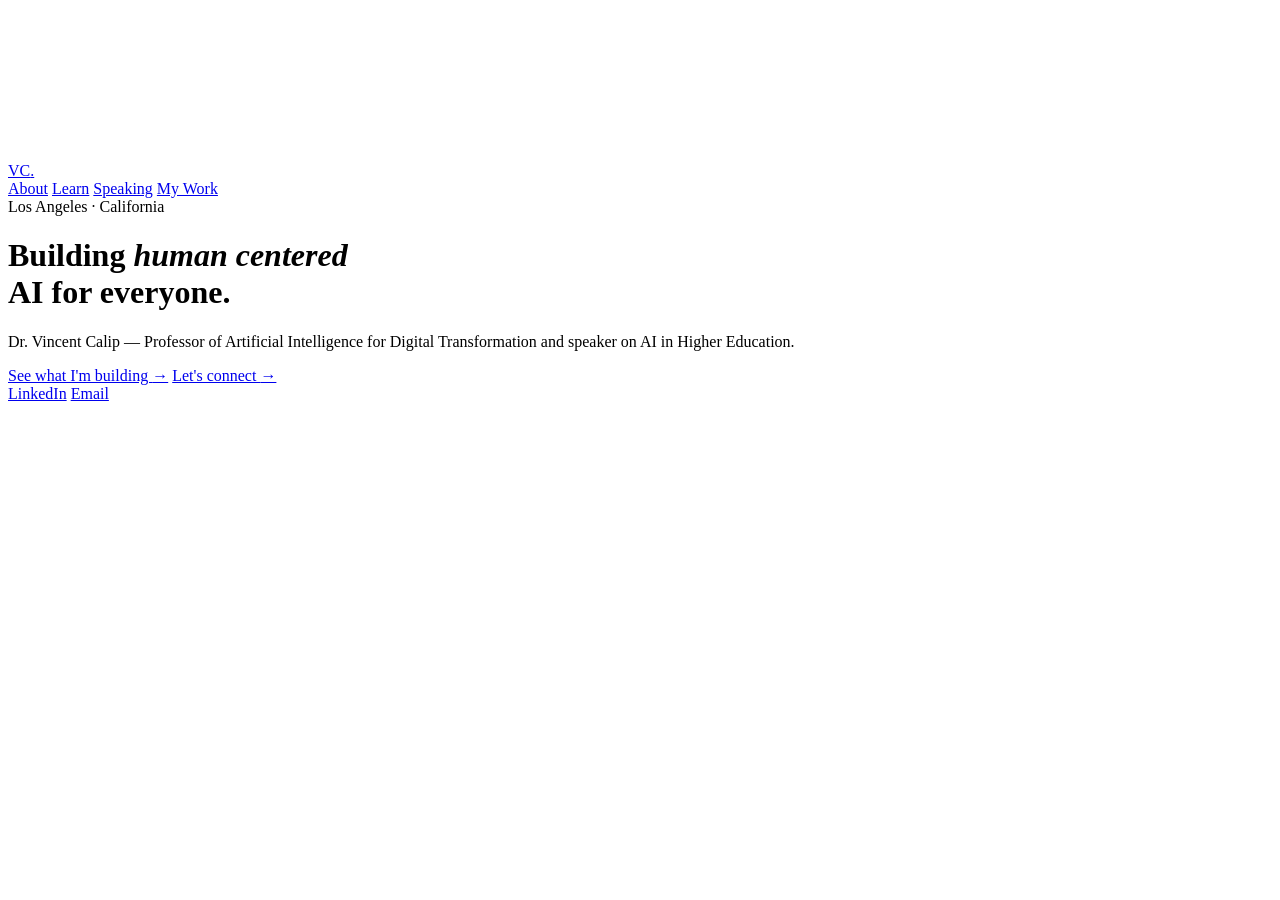
==== index.html @ 698ddb7c "Add files via upload" ====
<!DOCTYPE html>
<html lang="en">
<head>
<meta charset="UTF-8" />
<meta name="viewport" content="width=device-width, initial-scale=1.0" />
<title>Vincent Calip — Human-Centered AI</title>
<meta name="description" content="Dr. Vincent Calip — building human-centered AI across California's community colleges." />
<link rel="preconnect" href="https://fonts.googleapis.com" />
<link rel="preconnect" href="https://fonts.gstatic.com" crossorigin />
<link href="https://fonts.googleapis.com/css2?family=Fraunces:ital,opsz,wght@0,9..144,300..900;1,9..144,300..700&family=Hanken+Grotesk:wght@300;400;500;600;700&family=JetBrains+Mono:wght@400;500&display=swap" rel="stylesheet" />
<link rel="stylesheet" href="assets/style.css" />
</head>
<body class="landing">

<canvas id="orbit" aria-hidden="true"></canvas>
<div class="cursor-dot"></div>

<header class="bar top">
  <a class="brand" href="index.html" data-cursor>VC<span>.</span></a>
  <nav class="navlinks">
    <a href="about.html" data-cursor>About</a>
    <a href="learn.html" data-cursor>Learn</a>
    <a href="speaking.html" data-cursor>Speaking</a>
    <a href="work.html" data-cursor>My Work</a>
  </nav>
</header>

<main class="hero">
  <div class="hero-inner">
    <div class="eyebrow" data-hero>Los Angeles · California</div>
    <h1>
      <span class="line" data-hero-line>Building <em>human centered</em></span><br>
      <span class="line" data-hero-line>AI for everyone.</span>
    </h1>
    <p class="hero-sub" data-hero>Dr. Vincent Calip — Professor of Artificial Intelligence for Digital Transformation and speaker on AI in Higher Education.</p>
    <div class="cta-row" data-hero>
      <a class="btn" href="work.html" data-cursor data-magnetic>See what I'm building <span class="arw">&#8594;</span></a>
      <a class="btn" href="mailto:vcalip@lbcc.edu" data-cursor data-magnetic>Let's connect <span class="arw">&#8594;</span></a>
    </div>
  </div>
</main>

<footer class="bar bottom">
  <div class="right">
    <a href="https://www.linkedin.com/in/vrcalip" target="_blank" rel="noopener noreferrer" data-cursor>LinkedIn</a>
    <a href="mailto:vcalip@lbcc.edu" data-cursor>Email</a>
  </div>
</footer>

<script src="https://cdnjs.cloudflare.com/ajax/libs/gsap/3.12.5/gsap.min.js"></script>
<script src="assets/site.js"></script>
</body>
</html>
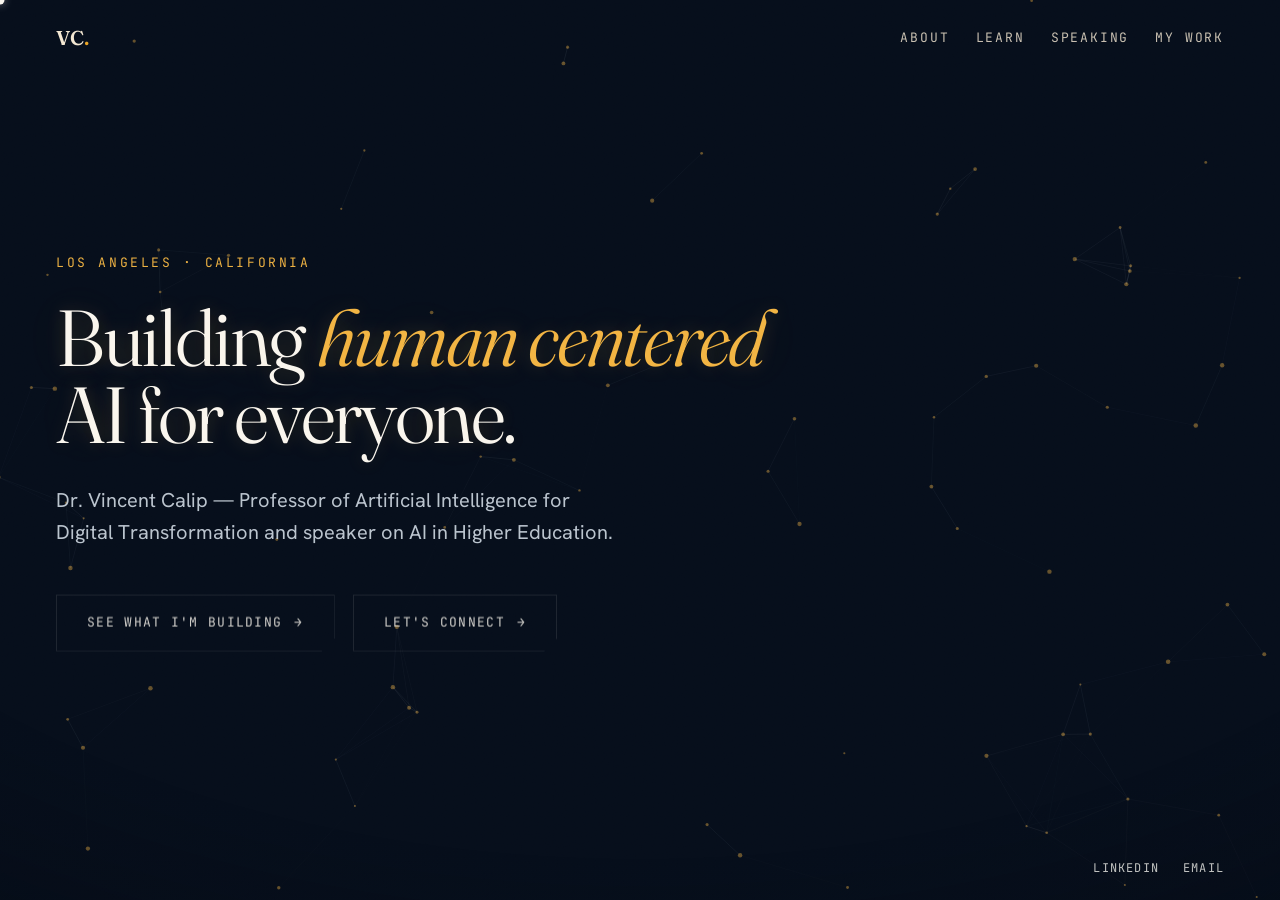
==== commit cbf713d0: "Update index.html" ====
--- a/index.html
+++ b/index.html
@@ -8,7 +8,184 @@
 <link rel="preconnect" href="https://fonts.googleapis.com" />
 <link rel="preconnect" href="https://fonts.gstatic.com" crossorigin />
 <link href="https://fonts.googleapis.com/css2?family=Fraunces:ital,opsz,wght@0,9..144,300..900;1,9..144,300..700&family=Hanken+Grotesk:wght@300;400;500;600;700&family=JetBrains+Mono:wght@400;500&display=swap" rel="stylesheet" />
-<link rel="stylesheet" href="assets/style.css" />
+<style>
+/* ============================================================
+   Vincent Calip — shared design system
+   Used by every page. Edit once, updates everywhere.
+   ============================================================ */
+
+:root{
+  --ink:#060E1B; --ink-2:#0C1A2E; --cream:#FAF6EE; --cream-dim:#C9D2DC;
+  --gold:#F2B544; --gold-soft:#FFCD6B; --teal:#27A98B;
+  --line:rgba(250,246,238,0.12); --ease:cubic-bezier(.22,1,.36,1);
+  --wrap:1100px;
+}
+*{box-sizing:border-box;margin:0;padding:0}
+html{height:100%}
+body{
+  min-height:100%;
+  background:var(--ink); color:var(--cream);
+  font-family:"Hanken Grotesk",sans-serif; line-height:1.6;
+  -webkit-font-smoothing:antialiased; cursor:none;
+}
+/* landing page locks to one screen; content pages scroll */
+body.landing{height:100vh;overflow:hidden}
+@media (pointer:coarse){ body{cursor:auto} body.landing{overflow-y:auto} }
+
+/* ---- atmosphere ---- */
+body::before{
+  content:"";position:fixed;inset:0;z-index:0;pointer-events:none;
+  background:radial-gradient(135% 115% at 50% 32%, transparent 55%, rgba(2,6,13,.6) 100%);
+}
+body::after{
+  content:"";position:fixed;inset:0;z-index:1;pointer-events:none;opacity:.055;mix-blend-mode:overlay;
+  background-image:url("data:image/svg+xml,%3Csvg xmlns='http://www.w3.org/2000/svg' width='120' height='120'%3E%3Cfilter id='n'%3E%3CfeTurbulence type='fractalNoise' baseFrequency='.9' numOctaves='2'/%3E%3C/filter%3E%3Crect width='100%25' height='100%25' filter='url(%23n)'/%3E%3C/svg%3E");
+}
+
+/* ---- neural field canvas ---- */
+#orbit{position:fixed;inset:0;z-index:0;pointer-events:none}
+
+/* ---- custom cursor ---- */
+.cursor-dot{position:fixed;top:0;left:0;width:9px;height:9px;border-radius:50%;background:var(--cream);
+  box-shadow:0 0 8px rgba(250,246,238,.45);pointer-events:none;z-index:9999;transform:translate(-50%,-50%)}
+@media (pointer:fine){ html,body,a,button,.btn,[data-cursor]{cursor:none !important} }
+@media (pointer:coarse){.cursor-dot{display:none}}
+.click-pulse{position:fixed;width:240px;height:240px;border-radius:50%;
+  background:radial-gradient(circle, rgba(242,181,68,.32), rgba(242,181,68,.10) 38%, rgba(242,181,68,0) 70%);
+  pointer-events:none;z-index:9998;filter:blur(6px);will-change:transform,opacity}
+
+/* ---- top + bottom bars ---- */
+.bar{position:fixed;left:0;width:100%;display:flex;justify-content:space-between;align-items:center;
+     padding:22px clamp(20px,5vw,56px);mix-blend-mode:difference;z-index:5}
+.bar.top{top:0}
+.bar.bottom{bottom:0;justify-content:flex-end;font-family:"JetBrains Mono",monospace;font-size:12px;letter-spacing:.1em;text-transform:uppercase;color:var(--cream-dim)}
+.brand{font-family:"Fraunces";font-weight:600;font-size:20px;letter-spacing:-.01em;color:var(--cream);text-decoration:none}
+.brand span{color:var(--gold)}
+.navlinks{display:flex;gap:26px;font-family:"JetBrains Mono",monospace;font-size:13px;text-transform:uppercase;letter-spacing:.14em}
+.navlinks a{color:var(--cream);text-decoration:none;opacity:.82;transition:opacity .2s,color .2s}
+.navlinks a:hover{opacity:1;color:var(--gold)}
+.navlinks a.active{opacity:1;color:var(--gold)}
+.bar.bottom a{color:var(--cream-dim);text-decoration:none;transition:color .2s}
+.bar.bottom a:hover{color:var(--gold)}
+.bar.bottom .right{display:flex;gap:24px}
+@media (max-width:760px){ .navlinks{gap:16px;font-size:11px} .bar.bottom{display:none} }
+
+/* ---- shared type + buttons ---- */
+.eyebrow{font-family:"JetBrains Mono",monospace;font-size:13px;letter-spacing:.2em;text-transform:uppercase;color:var(--gold);margin-bottom:26px}
+h1{font-family:"Fraunces";font-weight:330;font-size:clamp(40px,6.2vw,104px);line-height:.97;letter-spacing:-.03em;text-wrap:balance}
+h1 em{font-style:italic;color:var(--gold)}
+.hero h1{
+  text-shadow:0 0 18px rgba(242,181,68,.20),0 0 52px rgba(255,205,107,.11);
+  animation:titlePulse 8.5s ease-in-out 2s infinite;
+}
+@keyframes titlePulse{
+  0%,100%{text-shadow:0 0 18px rgba(242,181,68,.20),0 0 52px rgba(255,205,107,.11)}
+  50%{text-shadow:0 0 25px rgba(242,181,68,.30),0 0 66px rgba(255,205,107,.15)}
+}
+.rw{white-space:nowrap}
+.rl{display:inline-block}
+
+.btn{position:relative;display:inline-flex;align-items:center;gap:12px;padding:17px 30px;
+     font-family:"JetBrains Mono",monospace;font-size:13px;text-transform:uppercase;letter-spacing:.1em;
+     text-decoration:none;color:var(--cream);border:1px solid var(--line);overflow:hidden;isolation:isolate;
+     clip-path:polygon(0 0,100% 0,100% calc(100% - 13px),calc(100% - 13px) 100%,0 100%);
+     transition:color .9s ease-in-out,border-color .45s var(--ease);will-change:transform}
+.btn::before{content:"";position:absolute;inset:0;z-index:-1;background:var(--gold);
+     transform:translateX(-101%);transition:transform .9s ease-in-out}
+.btn:hover{color:var(--ink);border-color:var(--gold)}
+.btn:hover::before{transform:translateX(0)}
+.btn .arw{transition:transform .35s var(--ease)}
+.btn:hover .arw{transform:translate(5px,-1px)}
+
+/* ============================================================
+   LANDING hero (single screen)
+   ============================================================ */
+.hero{position:relative;z-index:3;min-height:100svh;display:flex;align-items:center;padding:0 clamp(20px,5vw,56px)}
+.hero-inner{max-width:1500px}
+.hero-sub{max-width:560px;margin-top:30px;font-size:clamp(16px,2vw,20px);color:var(--cream-dim)}
+.cta-row{margin-top:44px;display:flex;gap:18px;flex-wrap:wrap}
+[data-hero]{opacity:0}
+
+/* ============================================================
+   CONTENT PAGES (scrolling)
+   ============================================================ */
+.wrap{max-width:var(--wrap);margin:0 auto;padding:0 clamp(20px,5vw,56px)}
+.page-hero{position:relative;z-index:3;padding:clamp(130px,20vh,210px) clamp(20px,5vw,56px) clamp(40px,7vh,80px)}
+.page-hero .inner{max-width:var(--wrap);margin:0 auto}
+.page-title{font-family:"Fraunces";font-weight:330;font-size:clamp(40px,7.5vw,104px);line-height:.96;letter-spacing:-.03em;text-wrap:balance}
+.page-title em{font-style:italic;color:var(--gold)}
+.page-intro{max-width:620px;margin-top:28px;font-size:clamp(16px,2vw,21px);color:var(--cream-dim)}
+
+.block{position:relative;z-index:3;padding:clamp(60px,10vh,120px) 0}
+.sec-head{display:flex;align-items:baseline;gap:18px;margin-bottom:48px}
+.sec-num{font-family:"JetBrains Mono",monospace;font-size:13px;color:var(--gold);letter-spacing:.1em}
+.sec-title{font-family:"Fraunces";font-weight:360;font-size:clamp(28px,5vw,54px);letter-spacing:-.02em}
+.lead{font-family:"Fraunces";font-weight:330;font-size:clamp(22px,3vw,34px);line-height:1.32;letter-spacing:-.01em;max-width:880px}
+.lead b{color:var(--gold);font-weight:430}
+
+/* project network */
+.net-shell{position:relative;width:100%;max-width:760px;margin:0 auto}
+#net{width:100%;height:clamp(380px,52vh,520px);border-radius:20px;border:1px solid var(--line);
+     background:radial-gradient(120% 120% at 70% 20%,rgba(14,30,51,.85),rgba(10,22,40,.4));overflow:hidden;display:block}
+.net-hint{font-family:"JetBrains Mono",monospace;font-size:11px;letter-spacing:.12em;text-transform:uppercase;color:var(--cream-dim);margin-top:14px;opacity:.7;text-align:center}
+
+/* project case studies */
+.project{display:grid;grid-template-columns:90px 1fr;gap:28px;padding:38px 0;border-top:1px solid var(--line);scroll-margin-top:120px}
+.project:last-child{border-bottom:1px solid var(--line)}
+.project .pnum{font-family:"JetBrains Mono",monospace;font-size:13px;color:var(--gold);letter-spacing:.08em;padding-top:10px}
+.project h3{font-family:"Fraunces";font-weight:400;font-size:clamp(24px,3.4vw,38px);letter-spacing:-.01em;line-height:1.05}
+.project .meta{font-family:"JetBrains Mono",monospace;font-size:12px;letter-spacing:.06em;text-transform:uppercase;color:var(--gold);margin:12px 0 14px}
+.project p{font-size:16px;color:var(--cream-dim);max-width:680px}
+.project .more{display:inline-flex;align-items:center;gap:8px;margin-top:18px;font-family:"JetBrains Mono",monospace;
+  font-size:12px;letter-spacing:.08em;text-transform:uppercase;color:var(--cream);text-decoration:none;border-bottom:1px solid var(--line);padding-bottom:3px;transition:color .25s,border-color .25s}
+.project .more:hover{color:var(--gold);border-color:var(--gold)}
+@media (max-width:640px){ .project{grid-template-columns:1fr;gap:10px} .project .pnum{padding-top:0} }
+
+/* tilt cards (Learn page etc.) */
+.cards{display:grid;grid-template-columns:repeat(3,1fr);gap:22px}
+@media (max-width:900px){.cards{grid-template-columns:1fr 1fr}}
+@media (max-width:600px){.cards{grid-template-columns:1fr}}
+.card{position:relative;padding:30px 26px;border-radius:18px;border:1px solid var(--line);
+      background:linear-gradient(160deg,rgba(14,30,51,.85),rgba(10,22,40,.55));
+      transform-style:preserve-3d;will-change:transform;transition:border-color .3s;overflow:hidden}
+.card:hover{border-color:rgba(242,181,68,.45)}
+.card .glow{position:absolute;width:200px;height:200px;border-radius:50%;background:radial-gradient(circle,rgba(242,181,68,.25),transparent 70%);top:-60px;right:-60px;opacity:0;transition:opacity .4s}
+.card:hover .glow{opacity:1}
+.card .code{font-family:"JetBrains Mono",monospace;font-size:12px;color:var(--gold);letter-spacing:.08em}
+.card h3{font-family:"Fraunces";font-weight:400;font-size:23px;margin:14px 0 10px;letter-spacing:-.01em}
+.card p{font-size:14.5px;color:var(--cream-dim)}
+
+/* talk rows (Speaking page) */
+.talk{display:grid;grid-template-columns:110px 1fr auto;gap:24px;align-items:baseline;padding:26px 0;border-top:1px solid var(--line);transition:padding-left .3s var(--ease)}
+.talk:last-child{border-bottom:1px solid var(--line)}
+.talk:hover{padding-left:14px}
+.talk .yr{font-family:"JetBrains Mono",monospace;font-size:13px;color:var(--gold)}
+.talk .ttl{font-family:"Fraunces";font-weight:380;font-size:clamp(19px,2.4vw,26px);letter-spacing:-.01em}
+.talk .loc{font-size:13px;color:var(--cream-dim);text-align:right}
+@media (max-width:680px){.talk{grid-template-columns:1fr;gap:6px}.talk .loc{text-align:left}}
+
+/* stat counters */
+.stats{display:grid;grid-template-columns:repeat(4,1fr);gap:30px 28px}
+@media (max-width:760px){.stats{grid-template-columns:1fr 1fr}}
+.stat .n{font-family:"Fraunces";font-weight:400;font-size:clamp(38px,5.5vw,64px);line-height:1;letter-spacing:-.03em;color:var(--cream)}
+.stat .n em{font-style:normal;color:var(--gold);font-size:.55em;vertical-align:super}
+.stat .l{font-size:14px;color:var(--cream-dim);margin-top:10px}
+
+/* page CTA block */
+.page-cta{position:relative;z-index:3;text-align:center;padding:clamp(70px,12vh,140px) clamp(20px,5vw,56px)}
+.page-cta .big{font-family:"Fraunces";font-weight:330;font-size:clamp(30px,6vw,72px);letter-spacing:-.03em;line-height:1.05}
+.page-cta .big em{font-style:italic;color:var(--gold)}
+.page-cta .cta-row{justify-content:center}
+
+/* scroll reveal */
+[data-reveal]{opacity:0;transform:translateY(34px)}
+
+@media (prefers-reduced-motion:reduce){
+  *{animation:none!important;transition:none!important}
+  .rl{transform:none} [data-hero]{opacity:1} [data-reveal]{opacity:1;transform:none}
+}
+
+</style>
 </head>
 <body class="landing">
 
@@ -48,6 +225,326 @@
 </footer>
 
 <script src="https://cdnjs.cloudflare.com/ajax/libs/gsap/3.12.5/gsap.min.js"></script>
-<script src="assets/site.js"></script>
+<script>
+/* ============================================================
+   Vincent Calip — shared behaviors
+   Every block is guarded so a page only runs what it contains.
+   Loaded after GSAP (+ ScrollTrigger / D3 where present).
+   ============================================================ */
+(function(){
+  const reduce = window.matchMedia('(prefers-reduced-motion: reduce)').matches;
+  const fine   = window.matchMedia('(pointer: fine)').matches;
+  if (window.gsap && window.ScrollTrigger) gsap.registerPlugin(ScrollTrigger);
+
+  /* ---- navigate via JS so the browser status bar doesn't preview URLs on hover ---- */
+  document.querySelectorAll('a[href]').forEach(a=>{
+    a.dataset.href = a.getAttribute('href');
+    if (a.target) a.dataset.target = a.target;
+    a.removeAttribute('href'); a.removeAttribute('target');
+    a.setAttribute('role','link');
+    if (!a.hasAttribute('tabindex')) a.setAttribute('tabindex','0');
+  });
+  function navigate(a,e){
+    const url=a.dataset.href; if(!url) return;
+    if (a.dataset.target==='_blank' || (e && (e.metaKey||e.ctrlKey))) window.open(url,'_blank','noopener');
+    else window.location.href=url;
+  }
+  document.addEventListener('click', e=>{ const a=e.target.closest('[data-href]'); if(a) navigate(a,e); });
+  document.addEventListener('keydown', e=>{ if(e.key==='Enter'){ const a=e.target.closest&&e.target.closest('[data-href]'); if(a){ e.preventDefault(); navigate(a,e);} } });
+
+  /* ---- custom cursor: dot tracks pointer 1:1 ---- */
+  if (fine){
+    const dot = document.querySelector('.cursor-dot');
+    if (dot) addEventListener('mousemove', e=>{
+      dot.style.transform = `translate(${e.clientX}px,${e.clientY}px) translate(-50%,-50%)`;
+    });
+  }
+
+  /* ---- letter-level ripple: an expanding wavefront rolls across the text ---- */
+  const RIPPLE_SEL = '[data-hero-line], .eyebrow, .hero-sub, .page-title, .page-intro, .sec-title, .lead, .project h3, .talk .ttl, .card h3, .page-cta .big';
+  let letters = [], centers = [], prevY = null, waves = [], raf = null;
+
+  function splitLetters(root){
+    const walk = node=>{
+      [...node.childNodes].forEach(n=>{
+        if(n.nodeType===3){                                  // text node → words(.rw) made of letters(.rl)
+          const frag=document.createDocumentFragment();
+          n.textContent.split(/(\s+)/).forEach(part=>{
+            if(part==='') return;
+            if(/^\s+$/.test(part)){ frag.appendChild(document.createTextNode(part)); return; }   // keep spaces breakable
+            const w=document.createElement('span'); w.className='rw';
+            for(const ch of part){ const s=document.createElement('span'); s.className='rl'; s.textContent=ch; w.appendChild(s); }
+            frag.appendChild(w);
+          });
+          node.replaceChild(frag,n);
+        } else if(n.nodeType===1 && n.tagName!=='BR'){ walk(n); }   // recurse into <em> etc.
+      });
+    };
+    walk(root);
+  }
+
+  if(!reduce){
+    document.querySelectorAll(RIPPLE_SEL).forEach(splitLetters);
+    letters = [...document.querySelectorAll('.rl')];
+    prevY = new Float32Array(letters.length);
+  }
+
+  function measure(){
+    centers = letters.map(s=>{ const r=s.getBoundingClientRect();
+      return {x:r.left+scrollX+r.width/2, y:r.top+scrollY+r.height/2}; });
+  }
+
+  const SPEED=820, WIDTH=135, AMP=11, TLIFE=1.05, DREACH=1500;   // px/s, crest width, lift, decay, reach
+  function tick(now){
+    for(let i=0;i<letters.length;i++){
+      const c=centers[i]; let dy=0;
+      for(const wv of waves){
+        const t=(now-wv.t0)/1000, R=SPEED*t;
+        const d=Math.hypot(c.x-wv.x, c.y-wv.y);
+        const u=(R-d)/WIDTH;                                 // 0 when the wavefront is exactly at this letter
+        if(u>-3.2 && u<3.2){
+          const env=Math.exp(-t/TLIFE)*Math.max(0,1-d/DREACH);
+          dy += -AMP*Math.exp(-u*u)*env;                     // smooth single-lobe crest
+        }
+      }
+      if(Math.abs(dy-prevY[i])>0.04){
+        letters[i].style.transform = dy ? `translateY(${dy.toFixed(2)}px)` : '';
+        prevY[i]=dy;
+      }
+    }
+    waves = waves.filter(wv=> (now-wv.t0)/1000 < TLIFE*2.2 );
+    if(waves.length) raf=requestAnimationFrame(tick);
+    else { raf=null; for(let i=0;i<letters.length;i++){ if(prevY[i]){letters[i].style.transform='';prevY[i]=0;} } }
+  }
+  function spawn(cx,cy){
+    if(reduce || !letters.length) return;
+    if(!waves.length) measure();                             // refresh positions only when at rest
+    waves.push({x:cx+scrollX, y:cy+scrollY, t0:performance.now()});
+    if(!raf) raf=requestAnimationFrame(tick);
+  }
+
+  /* ---- soft click glow + ripple trigger ---- */
+  if(!reduce){
+    addEventListener('pointerdown', e=>{
+      const p=document.createElement('div'); p.className='click-pulse';
+      p.style.left=e.clientX+'px'; p.style.top=e.clientY+'px';
+      document.body.appendChild(p);
+      p.animate(
+        [{transform:'translate(-50%,-50%) scale(.25)',opacity:.8},
+         {transform:'translate(-50%,-50%) scale(2.4)',opacity:0}],
+        {duration:900, easing:'cubic-bezier(.22,1,.36,1)'}
+      ).onfinish=()=>p.remove();
+      spawn(e.clientX, e.clientY);
+    });
+  }
+
+  /* ---- magnetic buttons ---- */
+  if (fine && window.gsap){
+    document.querySelectorAll('[data-magnetic]').forEach(el=>{
+      el.addEventListener('mousemove', e=>{
+        const r = el.getBoundingClientRect();
+        gsap.to(el,{x:(e.clientX-(r.left+r.width/2))*.35, y:(e.clientY-(r.top+r.height/2))*.45, duration:.5, ease:'power3.out'});
+      });
+      el.addEventListener('mouseleave', ()=>gsap.to(el,{x:0,y:0,duration:.6,ease:'elastic.out(1,.4)'}));
+    });
+  }
+
+  /* ---- landing hero: letter cascade ---- */
+  if (window.gsap){
+    const heroLetters = document.querySelectorAll('[data-hero-line] .rl');
+    if (!reduce && heroLetters.length){
+      gsap.set('[data-hero]',{opacity:0,y:22});
+      gsap.timeline({defaults:{ease:'expo.out'}})
+        .from(heroLetters,{yPercent:120,opacity:0,duration:.9,stagger:.02},0)
+        .to('[data-hero]',{opacity:1,y:0,duration:.9,stagger:.12},'-=.5');
+    } else {
+      gsap.set('[data-hero]',{opacity:1,y:0});
+    }
+  }
+
+  /* ---- scroll reveals ---- */
+  const reveals = document.querySelectorAll('[data-reveal]');
+  if (reveals.length){
+    if (window.gsap && window.ScrollTrigger && !reduce){
+      reveals.forEach(el=>{
+        gsap.to(el,{opacity:1,y:0,duration:1,ease:'expo.out',
+          scrollTrigger:{trigger:el,start:'top 88%'}});
+      });
+    } else if (window.gsap){
+      gsap.set(reveals,{opacity:1,y:0});
+    }
+  }
+
+  /* ---- count-up stats ---- */
+  if (window.gsap && window.ScrollTrigger){
+    document.querySelectorAll('[data-count]').forEach(el=>{
+      const target = +el.dataset.count;
+      ScrollTrigger.create({trigger:el,start:'top 90%',once:true,onEnter:()=>{
+        const o={v:0};
+        gsap.to(o,{v:target,duration:1.6,ease:'power2.out',onUpdate:()=>{el.textContent=Math.round(o.v);}});
+      }});
+    });
+  }
+
+  /* ---- 3D tilt cards ---- */
+  if (fine && window.gsap){
+    document.querySelectorAll('[data-tilt]').forEach(card=>{
+      card.addEventListener('mousemove', e=>{
+        const r = card.getBoundingClientRect();
+        const px=(e.clientX-r.left)/r.width-.5, py=(e.clientY-r.top)/r.height-.5;
+        gsap.to(card,{rotateY:px*12,rotateX:-py*12,duration:.4,ease:'power2.out',transformPerspective:800});
+      });
+      card.addEventListener('mouseleave', ()=>gsap.to(card,{rotateY:0,rotateX:0,duration:.7,ease:'elastic.out(1,.5)'}));
+    });
+  }
+
+  /* ---- neural field background ---- */
+  (function neuralField(){
+    const c = document.getElementById('orbit'); if(!c) return;
+    const ctx = c.getContext('2d');
+    const DPR = Math.min(window.devicePixelRatio||1,2);
+    let w,h,nodes=[];
+    let tmx=-9999,tmy=-9999,mx=-9999,my=-9999;
+    const WELL=180*DPR, SINK=0.95;
+
+    function size(){
+      w=c.width=Math.floor(innerWidth*DPR); h=c.height=Math.floor(innerHeight*DPR);
+      c.style.width=innerWidth+'px'; c.style.height=innerHeight+'px';
+    }
+    function buildNodes(){
+      nodes=[];
+      const count=reduce?28:Math.min(120,Math.round((innerWidth*innerHeight)/15000));
+      for(let i=0;i<count;i++){
+        const x=Math.random()*w,y=Math.random()*h;
+        nodes.push({hx:x,hy:y,x,y,vx:0,vy:0,depth:0,energy:0,_g:0,
+          r:(Math.random()*1.3+1)*DPR,drift:Math.random()*6.28,ds:Math.random()*.4+.2});
+      }
+    }
+    size(); buildNodes();
+    addEventListener('resize',()=>{size();buildNodes();});
+    addEventListener('mousemove',e=>{tmx=e.clientX*DPR;tmy=e.clientY*DPR;});
+    addEventListener('mouseout',e=>{ if(!e.relatedTarget){tmx=tmy=-9999;} });
+    addEventListener('touchmove',e=>{const t=e.touches[0];if(t){tmx=t.clientX*DPR;tmy=t.clientY*DPR;}},{passive:true});
+
+    let pulses=[];
+    addEventListener('pointerdown',e=>{ if(!reduce) pulses.push({x:e.clientX*DPR,y:e.clientY*DPR,r:0}); });
+
+    function frame(){
+      if(tmx>-9000){ mx+=(tmx-mx)*.12; my+=(tmy-my)*.12; } else { mx=my=-9999; }
+      ctx.clearRect(0,0,w,h);
+      const diag=Math.hypot(w,h), SPEED=12*DPR, BAND=48*DPR;
+      for(let pi=pulses.length-1;pi>=0;pi--){ pulses[pi].r+=SPEED; if(pulses[pi].r>diag+80*DPR) pulses.splice(pi,1); }
+
+      for(const n of nodes){
+        n.depth=0; n.energy*=0.90;
+        if(!reduce){
+          n.drift+=0.006*n.ds;
+          const hx=n.hx+Math.cos(n.drift)*9*DPR, hy=n.hy+Math.sin(n.drift*1.3)*9*DPR;
+          n.vx+=(hx-n.x)*0.012; n.vy+=(hy-n.y)*0.012;
+          if(mx>-9000){
+            const dx=mx-n.x,dy=my-n.y,dist=Math.hypot(dx,dy)||1;
+            if(dist<WELL){ const ff=(1-dist/WELL),f=ff*ff; n.vx+=(dx/dist)*f*SINK*DPR; n.vy+=(dy/dist)*f*SINK*DPR; n.depth=ff; }
+          }
+          for(const P of pulses){
+            const dx=n.x-P.x,dy=n.y-P.y,dist=Math.hypot(dx,dy)||1,band=Math.abs(dist-P.r);
+            if(band<BAND){ const k=1-band/BAND, fade=Math.max(0,1-P.r/diag);
+              n.energy=Math.min(1.4,n.energy+k*fade*0.9); n.vx+=(dx/dist)*k*fade*2.2*DPR; n.vy+=(dy/dist)*k*fade*2.2*DPR; }
+          }
+          n.vx*=0.86; n.vy*=0.86; n.x+=n.vx; n.y+=n.vy;
+        } else { n.x=n.hx; n.y=n.hy; }
+        n._g=Math.max(n.depth,Math.min(1,n.energy));
+      }
+
+      if(mx>-9000){
+        let hollow=ctx.createRadialGradient(mx,my,0,mx,my,WELL);
+        hollow.addColorStop(0,'rgba(4,10,19,.55)'); hollow.addColorStop(.55,'rgba(4,10,19,.14)'); hollow.addColorStop(1,'rgba(4,10,19,0)');
+        ctx.fillStyle=hollow; ctx.fillRect(0,0,w,h);
+        ctx.globalCompositeOperation='lighter';
+        let rim=ctx.createRadialGradient(mx,my,WELL*.22,mx,my,WELL*.98);
+        rim.addColorStop(0,'rgba(242,181,68,0)'); rim.addColorStop(.60,'rgba(242,181,68,.08)');
+        rim.addColorStop(.82,'rgba(255,205,107,.17)'); rim.addColorStop(1,'rgba(242,181,68,0)');
+        ctx.fillStyle=rim; ctx.fillRect(0,0,w,h);
+        ctx.globalCompositeOperation='source-over';
+      }
+
+      const MAXL=132*DPR;
+      for(let i=0;i<nodes.length;i++){
+        const a=nodes[i];
+        for(let j=i+1;j<nodes.length;j++){
+          const b=nodes[j],d=Math.hypot(a.x-b.x,a.y-b.y);
+          if(d<MAXL){
+            const near=Math.max(a._g,b._g),base=(1-d/MAXL)*.15;
+            ctx.strokeStyle=near>0?`rgba(242,181,68,${base+near*.5})`:`rgba(201,210,220,${base})`;
+            ctx.lineWidth=DPR*(0.55+near*1.1);
+            ctx.beginPath();ctx.moveTo(a.x,a.y);ctx.lineTo(b.x,b.y);ctx.stroke();
+          }
+        }
+      }
+      ctx.globalCompositeOperation='lighter';
+      for(const n of nodes){
+        const rr=n.r*(1+n._g*1.1);
+        ctx.beginPath();ctx.arc(n.x,n.y,rr,0,6.2832);
+        ctx.fillStyle=n._g>0.02?`rgba(255,205,107,${.4+n._g*.55})`:'rgba(242,181,68,.4)';
+        ctx.fill();
+      }
+      for(const P of pulses){
+        const fade=Math.max(0,1-P.r/diag); if(fade<=0) continue;
+        ctx.beginPath();ctx.arc(P.x,P.y,P.r,0,6.2832);
+        ctx.strokeStyle=`rgba(255,205,107,${.45*fade})`; ctx.lineWidth=DPR*2*fade+.4; ctx.stroke();
+        ctx.beginPath();ctx.arc(P.x,P.y,P.r,0,6.2832);
+        ctx.strokeStyle=`rgba(242,181,68,${.16*fade})`; ctx.lineWidth=DPR*9*fade; ctx.stroke();
+      }
+      ctx.globalCompositeOperation='source-over';
+      if(!reduce) requestAnimationFrame(frame);
+    }
+    if(reduce){ mx=my=-9999; }
+    frame();
+  })();
+
+  /* ---- D3 project network (only if #net + data + d3 present) ---- */
+  (function projectNetwork(){
+    const svg = document.getElementById('net');
+    const dataEl = document.getElementById('net-data');
+    if(!svg || !dataEl || !window.d3) return;
+    let data; try{ data = JSON.parse(dataEl.textContent); }catch(e){ return; }
+
+    const W=520, H=440;
+    const palette = ['#F2B544','#27A98B','#FAF6EE','#7FB2FF'];
+    const s = d3.select(svg).attr('viewBox',`0 0 ${W} ${H}`).attr('preserveAspectRatio','xMidYMid meet');
+
+    const link = s.append('g').attr('stroke','rgba(201,210,220,.22)').attr('stroke-width',1)
+      .selectAll('line').data(data.links).join('line');
+
+    const node = s.append('g').selectAll('g').data(data.nodes).join('g').style('cursor','pointer');
+    node.append('circle').attr('r',d=>d.r||18)
+      .attr('fill',d=>d.group===0?'rgba(242,181,68,.16)':'rgba(14,30,51,.92)')
+      .attr('stroke',d=>palette[d.group||0]).attr('stroke-width',d=>d.group===0?2:1.4)
+      .style('transition','fill .25s');
+    node.append('text').text(d=>d.id).attr('text-anchor','middle').attr('dy',d=>(d.r||18)+15)
+      .attr('fill','#C9D2DC').attr('font-size',11).attr('font-family','JetBrains Mono, monospace');
+
+    node.on('mouseenter',function(){ d3.select(this).select('circle').attr('fill','rgba(242,181,68,.3)'); })
+        .on('mouseleave',function(e,d){ d3.select(this).select('circle').attr('fill',d.group===0?'rgba(242,181,68,.16)':'rgba(14,30,51,.92)'); })
+        .on('click',(e,d)=>{ if(d.anchor){ const t=document.getElementById(d.anchor); if(t) t.scrollIntoView({behavior:'smooth',block:'start'}); } });
+
+    const sim = d3.forceSimulation(data.nodes)
+      .force('link', d3.forceLink(data.links).id(d=>d.id).distance(d=>d.source.group===0?120:80))
+      .force('charge', d3.forceManyBody().strength(-260))
+      .force('center', d3.forceCenter(W/2,H/2))
+      .force('collide', d3.forceCollide().radius(d=>(d.r||18)+22))
+      .on('tick',()=>{
+        data.nodes.forEach(d=>{ d.x=Math.max((d.r||18)+6,Math.min(W-(d.r||18)-6,d.x)); d.y=Math.max((d.r||18)+6,Math.min(H-(d.r||18)-22,d.y)); });
+        link.attr('x1',d=>d.source.x).attr('y1',d=>d.source.y).attr('x2',d=>d.target.x).attr('y2',d=>d.target.y);
+        node.attr('transform',d=>`translate(${d.x},${d.y})`);
+      });
+
+    node.call(d3.drag()
+      .on('start',(e,d)=>{ if(!e.active)sim.alphaTarget(.3).restart(); d.fx=d.x; d.fy=d.y; })
+      .on('drag',(e,d)=>{ d.fx=e.x; d.fy=e.y; })
+      .on('end',(e,d)=>{ if(!e.active)sim.alphaTarget(0); d.fx=null; d.fy=null; }));
+  })();
+})();
+
+</script>
 </body>
 </html>
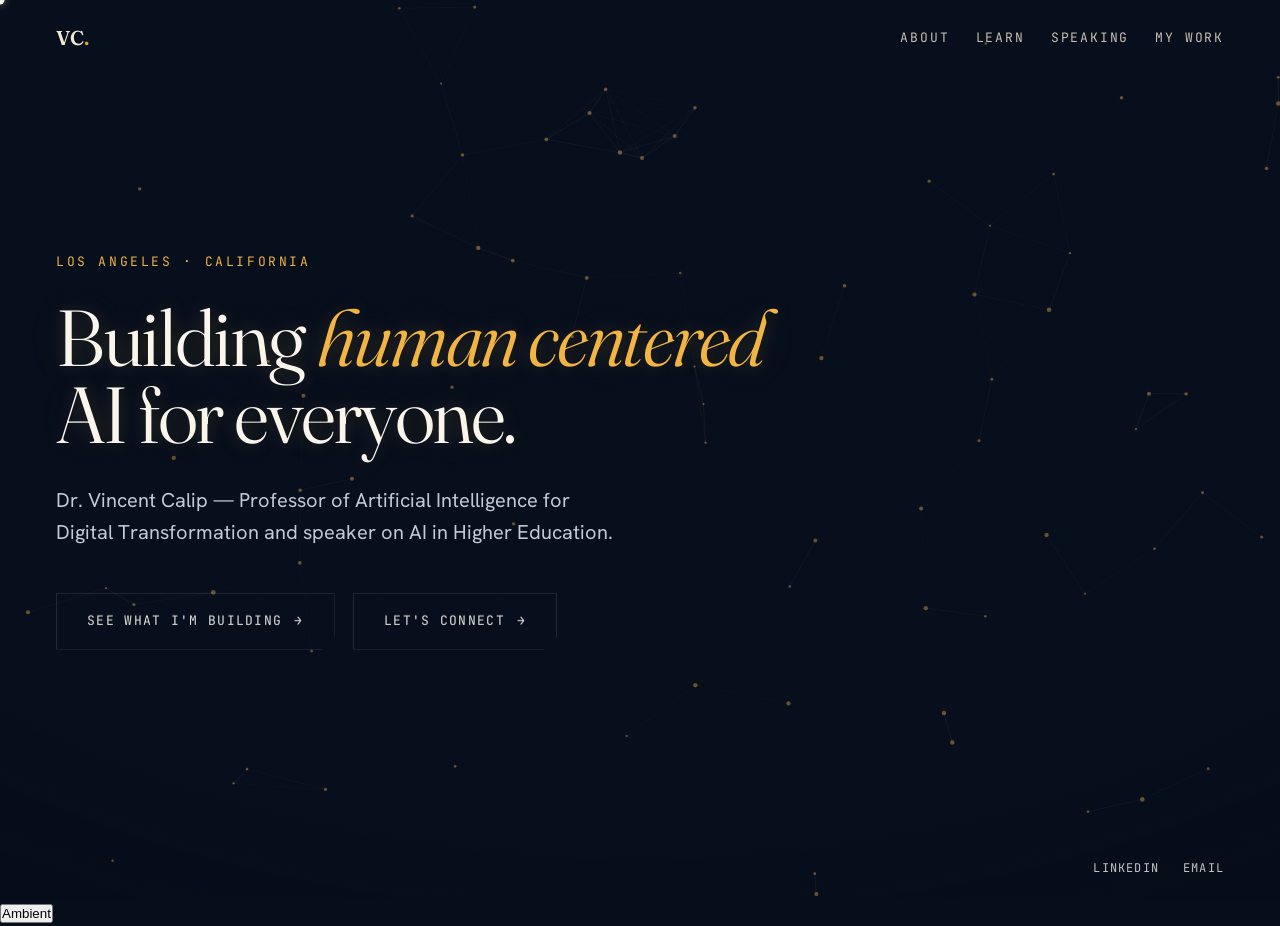
==== commit 3a2ffcf7: "Update index.html" ====
--- a/index.html
+++ b/index.html
@@ -8,184 +8,7 @@
 <link rel="preconnect" href="https://fonts.googleapis.com" />
 <link rel="preconnect" href="https://fonts.gstatic.com" crossorigin />
 <link href="https://fonts.googleapis.com/css2?family=Fraunces:ital,opsz,wght@0,9..144,300..900;1,9..144,300..700&family=Hanken+Grotesk:wght@300;400;500;600;700&family=JetBrains+Mono:wght@400;500&display=swap" rel="stylesheet" />
-<style>
-/* ============================================================
-   Vincent Calip — shared design system
-   Used by every page. Edit once, updates everywhere.
-   ============================================================ */
-
-:root{
-  --ink:#060E1B; --ink-2:#0C1A2E; --cream:#FAF6EE; --cream-dim:#C9D2DC;
-  --gold:#F2B544; --gold-soft:#FFCD6B; --teal:#27A98B;
-  --line:rgba(250,246,238,0.12); --ease:cubic-bezier(.22,1,.36,1);
-  --wrap:1100px;
-}
-*{box-sizing:border-box;margin:0;padding:0}
-html{height:100%}
-body{
-  min-height:100%;
-  background:var(--ink); color:var(--cream);
-  font-family:"Hanken Grotesk",sans-serif; line-height:1.6;
-  -webkit-font-smoothing:antialiased; cursor:none;
-}
-/* landing page locks to one screen; content pages scroll */
-body.landing{height:100vh;overflow:hidden}
-@media (pointer:coarse){ body{cursor:auto} body.landing{overflow-y:auto} }
-
-/* ---- atmosphere ---- */
-body::before{
-  content:"";position:fixed;inset:0;z-index:0;pointer-events:none;
-  background:radial-gradient(135% 115% at 50% 32%, transparent 55%, rgba(2,6,13,.6) 100%);
-}
-body::after{
-  content:"";position:fixed;inset:0;z-index:1;pointer-events:none;opacity:.055;mix-blend-mode:overlay;
-  background-image:url("data:image/svg+xml,%3Csvg xmlns='http://www.w3.org/2000/svg' width='120' height='120'%3E%3Cfilter id='n'%3E%3CfeTurbulence type='fractalNoise' baseFrequency='.9' numOctaves='2'/%3E%3C/filter%3E%3Crect width='100%25' height='100%25' filter='url(%23n)'/%3E%3C/svg%3E");
-}
-
-/* ---- neural field canvas ---- */
-#orbit{position:fixed;inset:0;z-index:0;pointer-events:none}
-
-/* ---- custom cursor ---- */
-.cursor-dot{position:fixed;top:0;left:0;width:9px;height:9px;border-radius:50%;background:var(--cream);
-  box-shadow:0 0 8px rgba(250,246,238,.45);pointer-events:none;z-index:9999;transform:translate(-50%,-50%)}
-@media (pointer:fine){ html,body,a,button,.btn,[data-cursor]{cursor:none !important} }
-@media (pointer:coarse){.cursor-dot{display:none}}
-.click-pulse{position:fixed;width:240px;height:240px;border-radius:50%;
-  background:radial-gradient(circle, rgba(242,181,68,.32), rgba(242,181,68,.10) 38%, rgba(242,181,68,0) 70%);
-  pointer-events:none;z-index:9998;filter:blur(6px);will-change:transform,opacity}
-
-/* ---- top + bottom bars ---- */
-.bar{position:fixed;left:0;width:100%;display:flex;justify-content:space-between;align-items:center;
-     padding:22px clamp(20px,5vw,56px);mix-blend-mode:difference;z-index:5}
-.bar.top{top:0}
-.bar.bottom{bottom:0;justify-content:flex-end;font-family:"JetBrains Mono",monospace;font-size:12px;letter-spacing:.1em;text-transform:uppercase;color:var(--cream-dim)}
-.brand{font-family:"Fraunces";font-weight:600;font-size:20px;letter-spacing:-.01em;color:var(--cream);text-decoration:none}
-.brand span{color:var(--gold)}
-.navlinks{display:flex;gap:26px;font-family:"JetBrains Mono",monospace;font-size:13px;text-transform:uppercase;letter-spacing:.14em}
-.navlinks a{color:var(--cream);text-decoration:none;opacity:.82;transition:opacity .2s,color .2s}
-.navlinks a:hover{opacity:1;color:var(--gold)}
-.navlinks a.active{opacity:1;color:var(--gold)}
-.bar.bottom a{color:var(--cream-dim);text-decoration:none;transition:color .2s}
-.bar.bottom a:hover{color:var(--gold)}
-.bar.bottom .right{display:flex;gap:24px}
-@media (max-width:760px){ .navlinks{gap:16px;font-size:11px} .bar.bottom{display:none} }
-
-/* ---- shared type + buttons ---- */
-.eyebrow{font-family:"JetBrains Mono",monospace;font-size:13px;letter-spacing:.2em;text-transform:uppercase;color:var(--gold);margin-bottom:26px}
-h1{font-family:"Fraunces";font-weight:330;font-size:clamp(40px,6.2vw,104px);line-height:.97;letter-spacing:-.03em;text-wrap:balance}
-h1 em{font-style:italic;color:var(--gold)}
-.hero h1{
-  text-shadow:0 0 18px rgba(242,181,68,.20),0 0 52px rgba(255,205,107,.11);
-  animation:titlePulse 8.5s ease-in-out 2s infinite;
-}
-@keyframes titlePulse{
-  0%,100%{text-shadow:0 0 18px rgba(242,181,68,.20),0 0 52px rgba(255,205,107,.11)}
-  50%{text-shadow:0 0 25px rgba(242,181,68,.30),0 0 66px rgba(255,205,107,.15)}
-}
-.rw{white-space:nowrap}
-.rl{display:inline-block}
-
-.btn{position:relative;display:inline-flex;align-items:center;gap:12px;padding:17px 30px;
-     font-family:"JetBrains Mono",monospace;font-size:13px;text-transform:uppercase;letter-spacing:.1em;
-     text-decoration:none;color:var(--cream);border:1px solid var(--line);overflow:hidden;isolation:isolate;
-     clip-path:polygon(0 0,100% 0,100% calc(100% - 13px),calc(100% - 13px) 100%,0 100%);
-     transition:color .9s ease-in-out,border-color .45s var(--ease);will-change:transform}
-.btn::before{content:"";position:absolute;inset:0;z-index:-1;background:var(--gold);
-     transform:translateX(-101%);transition:transform .9s ease-in-out}
-.btn:hover{color:var(--ink);border-color:var(--gold)}
-.btn:hover::before{transform:translateX(0)}
-.btn .arw{transition:transform .35s var(--ease)}
-.btn:hover .arw{transform:translate(5px,-1px)}
-
-/* ============================================================
-   LANDING hero (single screen)
-   ============================================================ */
-.hero{position:relative;z-index:3;min-height:100svh;display:flex;align-items:center;padding:0 clamp(20px,5vw,56px)}
-.hero-inner{max-width:1500px}
-.hero-sub{max-width:560px;margin-top:30px;font-size:clamp(16px,2vw,20px);color:var(--cream-dim)}
-.cta-row{margin-top:44px;display:flex;gap:18px;flex-wrap:wrap}
-[data-hero]{opacity:0}
-
-/* ============================================================
-   CONTENT PAGES (scrolling)
-   ============================================================ */
-.wrap{max-width:var(--wrap);margin:0 auto;padding:0 clamp(20px,5vw,56px)}
-.page-hero{position:relative;z-index:3;padding:clamp(130px,20vh,210px) clamp(20px,5vw,56px) clamp(40px,7vh,80px)}
-.page-hero .inner{max-width:var(--wrap);margin:0 auto}
-.page-title{font-family:"Fraunces";font-weight:330;font-size:clamp(40px,7.5vw,104px);line-height:.96;letter-spacing:-.03em;text-wrap:balance}
-.page-title em{font-style:italic;color:var(--gold)}
-.page-intro{max-width:620px;margin-top:28px;font-size:clamp(16px,2vw,21px);color:var(--cream-dim)}
-
-.block{position:relative;z-index:3;padding:clamp(60px,10vh,120px) 0}
-.sec-head{display:flex;align-items:baseline;gap:18px;margin-bottom:48px}
-.sec-num{font-family:"JetBrains Mono",monospace;font-size:13px;color:var(--gold);letter-spacing:.1em}
-.sec-title{font-family:"Fraunces";font-weight:360;font-size:clamp(28px,5vw,54px);letter-spacing:-.02em}
-.lead{font-family:"Fraunces";font-weight:330;font-size:clamp(22px,3vw,34px);line-height:1.32;letter-spacing:-.01em;max-width:880px}
-.lead b{color:var(--gold);font-weight:430}
-
-/* project network */
-.net-shell{position:relative;width:100%;max-width:760px;margin:0 auto}
-#net{width:100%;height:clamp(380px,52vh,520px);border-radius:20px;border:1px solid var(--line);
-     background:radial-gradient(120% 120% at 70% 20%,rgba(14,30,51,.85),rgba(10,22,40,.4));overflow:hidden;display:block}
-.net-hint{font-family:"JetBrains Mono",monospace;font-size:11px;letter-spacing:.12em;text-transform:uppercase;color:var(--cream-dim);margin-top:14px;opacity:.7;text-align:center}
-
-/* project case studies */
-.project{display:grid;grid-template-columns:90px 1fr;gap:28px;padding:38px 0;border-top:1px solid var(--line);scroll-margin-top:120px}
-.project:last-child{border-bottom:1px solid var(--line)}
-.project .pnum{font-family:"JetBrains Mono",monospace;font-size:13px;color:var(--gold);letter-spacing:.08em;padding-top:10px}
-.project h3{font-family:"Fraunces";font-weight:400;font-size:clamp(24px,3.4vw,38px);letter-spacing:-.01em;line-height:1.05}
-.project .meta{font-family:"JetBrains Mono",monospace;font-size:12px;letter-spacing:.06em;text-transform:uppercase;color:var(--gold);margin:12px 0 14px}
-.project p{font-size:16px;color:var(--cream-dim);max-width:680px}
-.project .more{display:inline-flex;align-items:center;gap:8px;margin-top:18px;font-family:"JetBrains Mono",monospace;
-  font-size:12px;letter-spacing:.08em;text-transform:uppercase;color:var(--cream);text-decoration:none;border-bottom:1px solid var(--line);padding-bottom:3px;transition:color .25s,border-color .25s}
-.project .more:hover{color:var(--gold);border-color:var(--gold)}
-@media (max-width:640px){ .project{grid-template-columns:1fr;gap:10px} .project .pnum{padding-top:0} }
-
-/* tilt cards (Learn page etc.) */
-.cards{display:grid;grid-template-columns:repeat(3,1fr);gap:22px}
-@media (max-width:900px){.cards{grid-template-columns:1fr 1fr}}
-@media (max-width:600px){.cards{grid-template-columns:1fr}}
-.card{position:relative;padding:30px 26px;border-radius:18px;border:1px solid var(--line);
-      background:linear-gradient(160deg,rgba(14,30,51,.85),rgba(10,22,40,.55));
-      transform-style:preserve-3d;will-change:transform;transition:border-color .3s;overflow:hidden}
-.card:hover{border-color:rgba(242,181,68,.45)}
-.card .glow{position:absolute;width:200px;height:200px;border-radius:50%;background:radial-gradient(circle,rgba(242,181,68,.25),transparent 70%);top:-60px;right:-60px;opacity:0;transition:opacity .4s}
-.card:hover .glow{opacity:1}
-.card .code{font-family:"JetBrains Mono",monospace;font-size:12px;color:var(--gold);letter-spacing:.08em}
-.card h3{font-family:"Fraunces";font-weight:400;font-size:23px;margin:14px 0 10px;letter-spacing:-.01em}
-.card p{font-size:14.5px;color:var(--cream-dim)}
-
-/* talk rows (Speaking page) */
-.talk{display:grid;grid-template-columns:110px 1fr auto;gap:24px;align-items:baseline;padding:26px 0;border-top:1px solid var(--line);transition:padding-left .3s var(--ease)}
-.talk:last-child{border-bottom:1px solid var(--line)}
-.talk:hover{padding-left:14px}
-.talk .yr{font-family:"JetBrains Mono",monospace;font-size:13px;color:var(--gold)}
-.talk .ttl{font-family:"Fraunces";font-weight:380;font-size:clamp(19px,2.4vw,26px);letter-spacing:-.01em}
-.talk .loc{font-size:13px;color:var(--cream-dim);text-align:right}
-@media (max-width:680px){.talk{grid-template-columns:1fr;gap:6px}.talk .loc{text-align:left}}
-
-/* stat counters */
-.stats{display:grid;grid-template-columns:repeat(4,1fr);gap:30px 28px}
-@media (max-width:760px){.stats{grid-template-columns:1fr 1fr}}
-.stat .n{font-family:"Fraunces";font-weight:400;font-size:clamp(38px,5.5vw,64px);line-height:1;letter-spacing:-.03em;color:var(--cream)}
-.stat .n em{font-style:normal;color:var(--gold);font-size:.55em;vertical-align:super}
-.stat .l{font-size:14px;color:var(--cream-dim);margin-top:10px}
-
-/* page CTA block */
-.page-cta{position:relative;z-index:3;text-align:center;padding:clamp(70px,12vh,140px) clamp(20px,5vw,56px)}
-.page-cta .big{font-family:"Fraunces";font-weight:330;font-size:clamp(30px,6vw,72px);letter-spacing:-.03em;line-height:1.05}
-.page-cta .big em{font-style:italic;color:var(--gold)}
-.page-cta .cta-row{justify-content:center}
-
-/* scroll reveal */
-[data-reveal]{opacity:0;transform:translateY(34px)}
-
-@media (prefers-reduced-motion:reduce){
-  *{animation:none!important;transition:none!important}
-  .rl{transform:none} [data-hero]{opacity:1} [data-reveal]{opacity:1;transform:none}
-}
-
-</style>
+<link rel="stylesheet" href="assets/style.css" />
 </head>
 <body class="landing">
 
@@ -224,327 +47,11 @@
   </div>
 </footer>
 
+<button class="sound-toggle" data-sound-toggle aria-pressed="false" aria-label="Play ambient sound" data-cursor>
+  <span class="bars" aria-hidden="true"><i></i><i></i><i></i></span><span>Ambient</span>
+</button>
+
 <script src="https://cdnjs.cloudflare.com/ajax/libs/gsap/3.12.5/gsap.min.js"></script>
-<script>
-/* ============================================================
-   Vincent Calip — shared behaviors
-   Every block is guarded so a page only runs what it contains.
-   Loaded after GSAP (+ ScrollTrigger / D3 where present).
-   ============================================================ */
-(function(){
-  const reduce = window.matchMedia('(prefers-reduced-motion: reduce)').matches;
-  const fine   = window.matchMedia('(pointer: fine)').matches;
-  if (window.gsap && window.ScrollTrigger) gsap.registerPlugin(ScrollTrigger);
-
-  /* ---- navigate via JS so the browser status bar doesn't preview URLs on hover ---- */
-  document.querySelectorAll('a[href]').forEach(a=>{
-    a.dataset.href = a.getAttribute('href');
-    if (a.target) a.dataset.target = a.target;
-    a.removeAttribute('href'); a.removeAttribute('target');
-    a.setAttribute('role','link');
-    if (!a.hasAttribute('tabindex')) a.setAttribute('tabindex','0');
-  });
-  function navigate(a,e){
-    const url=a.dataset.href; if(!url) return;
-    if (a.dataset.target==='_blank' || (e && (e.metaKey||e.ctrlKey))) window.open(url,'_blank','noopener');
-    else window.location.href=url;
-  }
-  document.addEventListener('click', e=>{ const a=e.target.closest('[data-href]'); if(a) navigate(a,e); });
-  document.addEventListener('keydown', e=>{ if(e.key==='Enter'){ const a=e.target.closest&&e.target.closest('[data-href]'); if(a){ e.preventDefault(); navigate(a,e);} } });
-
-  /* ---- custom cursor: dot tracks pointer 1:1 ---- */
-  if (fine){
-    const dot = document.querySelector('.cursor-dot');
-    if (dot) addEventListener('mousemove', e=>{
-      dot.style.transform = `translate(${e.clientX}px,${e.clientY}px) translate(-50%,-50%)`;
-    });
-  }
-
-  /* ---- letter-level ripple: an expanding wavefront rolls across the text ---- */
-  const RIPPLE_SEL = '[data-hero-line], .eyebrow, .hero-sub, .page-title, .page-intro, .sec-title, .lead, .project h3, .talk .ttl, .card h3, .page-cta .big';
-  let letters = [], centers = [], prevY = null, waves = [], raf = null;
-
-  function splitLetters(root){
-    const walk = node=>{
-      [...node.childNodes].forEach(n=>{
-        if(n.nodeType===3){                                  // text node → words(.rw) made of letters(.rl)
-          const frag=document.createDocumentFragment();
-          n.textContent.split(/(\s+)/).forEach(part=>{
-            if(part==='') return;
-            if(/^\s+$/.test(part)){ frag.appendChild(document.createTextNode(part)); return; }   // keep spaces breakable
-            const w=document.createElement('span'); w.className='rw';
-            for(const ch of part){ const s=document.createElement('span'); s.className='rl'; s.textContent=ch; w.appendChild(s); }
-            frag.appendChild(w);
-          });
-          node.replaceChild(frag,n);
-        } else if(n.nodeType===1 && n.tagName!=='BR'){ walk(n); }   // recurse into <em> etc.
-      });
-    };
-    walk(root);
-  }
-
-  if(!reduce){
-    document.querySelectorAll(RIPPLE_SEL).forEach(splitLetters);
-    letters = [...document.querySelectorAll('.rl')];
-    prevY = new Float32Array(letters.length);
-  }
-
-  function measure(){
-    centers = letters.map(s=>{ const r=s.getBoundingClientRect();
-      return {x:r.left+scrollX+r.width/2, y:r.top+scrollY+r.height/2}; });
-  }
-
-  const SPEED=820, WIDTH=135, AMP=11, TLIFE=1.05, DREACH=1500;   // px/s, crest width, lift, decay, reach
-  function tick(now){
-    for(let i=0;i<letters.length;i++){
-      const c=centers[i]; let dy=0;
-      for(const wv of waves){
-        const t=(now-wv.t0)/1000, R=SPEED*t;
-        const d=Math.hypot(c.x-wv.x, c.y-wv.y);
-        const u=(R-d)/WIDTH;                                 // 0 when the wavefront is exactly at this letter
-        if(u>-3.2 && u<3.2){
-          const env=Math.exp(-t/TLIFE)*Math.max(0,1-d/DREACH);
-          dy += -AMP*Math.exp(-u*u)*env;                     // smooth single-lobe crest
-        }
-      }
-      if(Math.abs(dy-prevY[i])>0.04){
-        letters[i].style.transform = dy ? `translateY(${dy.toFixed(2)}px)` : '';
-        prevY[i]=dy;
-      }
-    }
-    waves = waves.filter(wv=> (now-wv.t0)/1000 < TLIFE*2.2 );
-    if(waves.length) raf=requestAnimationFrame(tick);
-    else { raf=null; for(let i=0;i<letters.length;i++){ if(prevY[i]){letters[i].style.transform='';prevY[i]=0;} } }
-  }
-  function spawn(cx,cy){
-    if(reduce || !letters.length) return;
-    if(!waves.length) measure();                             // refresh positions only when at rest
-    waves.push({x:cx+scrollX, y:cy+scrollY, t0:performance.now()});
-    if(!raf) raf=requestAnimationFrame(tick);
-  }
-
-  /* ---- soft click glow + ripple trigger ---- */
-  if(!reduce){
-    addEventListener('pointerdown', e=>{
-      const p=document.createElement('div'); p.className='click-pulse';
-      p.style.left=e.clientX+'px'; p.style.top=e.clientY+'px';
-      document.body.appendChild(p);
-      p.animate(
-        [{transform:'translate(-50%,-50%) scale(.25)',opacity:.8},
-         {transform:'translate(-50%,-50%) scale(2.4)',opacity:0}],
-        {duration:900, easing:'cubic-bezier(.22,1,.36,1)'}
-      ).onfinish=()=>p.remove();
-      spawn(e.clientX, e.clientY);
-    });
-  }
-
-  /* ---- magnetic buttons ---- */
-  if (fine && window.gsap){
-    document.querySelectorAll('[data-magnetic]').forEach(el=>{
-      el.addEventListener('mousemove', e=>{
-        const r = el.getBoundingClientRect();
-        gsap.to(el,{x:(e.clientX-(r.left+r.width/2))*.35, y:(e.clientY-(r.top+r.height/2))*.45, duration:.5, ease:'power3.out'});
-      });
-      el.addEventListener('mouseleave', ()=>gsap.to(el,{x:0,y:0,duration:.6,ease:'elastic.out(1,.4)'}));
-    });
-  }
-
-  /* ---- landing hero: letter cascade ---- */
-  if (window.gsap){
-    const heroLetters = document.querySelectorAll('[data-hero-line] .rl');
-    if (!reduce && heroLetters.length){
-      gsap.set('[data-hero]',{opacity:0,y:22});
-      gsap.timeline({defaults:{ease:'expo.out'}})
-        .from(heroLetters,{yPercent:120,opacity:0,duration:.9,stagger:.02},0)
-        .to('[data-hero]',{opacity:1,y:0,duration:.9,stagger:.12},'-=.5');
-    } else {
-      gsap.set('[data-hero]',{opacity:1,y:0});
-    }
-  }
-
-  /* ---- scroll reveals ---- */
-  const reveals = document.querySelectorAll('[data-reveal]');
-  if (reveals.length){
-    if (window.gsap && window.ScrollTrigger && !reduce){
-      reveals.forEach(el=>{
-        gsap.to(el,{opacity:1,y:0,duration:1,ease:'expo.out',
-          scrollTrigger:{trigger:el,start:'top 88%'}});
-      });
-    } else if (window.gsap){
-      gsap.set(reveals,{opacity:1,y:0});
-    }
-  }
-
-  /* ---- count-up stats ---- */
-  if (window.gsap && window.ScrollTrigger){
-    document.querySelectorAll('[data-count]').forEach(el=>{
-      const target = +el.dataset.count;
-      ScrollTrigger.create({trigger:el,start:'top 90%',once:true,onEnter:()=>{
-        const o={v:0};
-        gsap.to(o,{v:target,duration:1.6,ease:'power2.out',onUpdate:()=>{el.textContent=Math.round(o.v);}});
-      }});
-    });
-  }
-
-  /* ---- 3D tilt cards ---- */
-  if (fine && window.gsap){
-    document.querySelectorAll('[data-tilt]').forEach(card=>{
-      card.addEventListener('mousemove', e=>{
-        const r = card.getBoundingClientRect();
-        const px=(e.clientX-r.left)/r.width-.5, py=(e.clientY-r.top)/r.height-.5;
-        gsap.to(card,{rotateY:px*12,rotateX:-py*12,duration:.4,ease:'power2.out',transformPerspective:800});
-      });
-      card.addEventListener('mouseleave', ()=>gsap.to(card,{rotateY:0,rotateX:0,duration:.7,ease:'elastic.out(1,.5)'}));
-    });
-  }
-
-  /* ---- neural field background ---- */
-  (function neuralField(){
-    const c = document.getElementById('orbit'); if(!c) return;
-    const ctx = c.getContext('2d');
-    const DPR = Math.min(window.devicePixelRatio||1,2);
-    let w,h,nodes=[];
-    let tmx=-9999,tmy=-9999,mx=-9999,my=-9999;
-    const WELL=180*DPR, SINK=0.95;
-
-    function size(){
-      w=c.width=Math.floor(innerWidth*DPR); h=c.height=Math.floor(innerHeight*DPR);
-      c.style.width=innerWidth+'px'; c.style.height=innerHeight+'px';
-    }
-    function buildNodes(){
-      nodes=[];
-      const count=reduce?28:Math.min(120,Math.round((innerWidth*innerHeight)/15000));
-      for(let i=0;i<count;i++){
-        const x=Math.random()*w,y=Math.random()*h;
-        nodes.push({hx:x,hy:y,x,y,vx:0,vy:0,depth:0,energy:0,_g:0,
-          r:(Math.random()*1.3+1)*DPR,drift:Math.random()*6.28,ds:Math.random()*.4+.2});
-      }
-    }
-    size(); buildNodes();
-    addEventListener('resize',()=>{size();buildNodes();});
-    addEventListener('mousemove',e=>{tmx=e.clientX*DPR;tmy=e.clientY*DPR;});
-    addEventListener('mouseout',e=>{ if(!e.relatedTarget){tmx=tmy=-9999;} });
-    addEventListener('touchmove',e=>{const t=e.touches[0];if(t){tmx=t.clientX*DPR;tmy=t.clientY*DPR;}},{passive:true});
-
-    let pulses=[];
-    addEventListener('pointerdown',e=>{ if(!reduce) pulses.push({x:e.clientX*DPR,y:e.clientY*DPR,r:0}); });
-
-    function frame(){
-      if(tmx>-9000){ mx+=(tmx-mx)*.12; my+=(tmy-my)*.12; } else { mx=my=-9999; }
-      ctx.clearRect(0,0,w,h);
-      const diag=Math.hypot(w,h), SPEED=12*DPR, BAND=48*DPR;
-      for(let pi=pulses.length-1;pi>=0;pi--){ pulses[pi].r+=SPEED; if(pulses[pi].r>diag+80*DPR) pulses.splice(pi,1); }
-
-      for(const n of nodes){
-        n.depth=0; n.energy*=0.90;
-        if(!reduce){
-          n.drift+=0.006*n.ds;
-          const hx=n.hx+Math.cos(n.drift)*9*DPR, hy=n.hy+Math.sin(n.drift*1.3)*9*DPR;
-          n.vx+=(hx-n.x)*0.012; n.vy+=(hy-n.y)*0.012;
-          if(mx>-9000){
-            const dx=mx-n.x,dy=my-n.y,dist=Math.hypot(dx,dy)||1;
-            if(dist<WELL){ const ff=(1-dist/WELL),f=ff*ff; n.vx+=(dx/dist)*f*SINK*DPR; n.vy+=(dy/dist)*f*SINK*DPR; n.depth=ff; }
-          }
-          for(const P of pulses){
-            const dx=n.x-P.x,dy=n.y-P.y,dist=Math.hypot(dx,dy)||1,band=Math.abs(dist-P.r);
-            if(band<BAND){ const k=1-band/BAND, fade=Math.max(0,1-P.r/diag);
-              n.energy=Math.min(1.4,n.energy+k*fade*0.9); n.vx+=(dx/dist)*k*fade*2.2*DPR; n.vy+=(dy/dist)*k*fade*2.2*DPR; }
-          }
-          n.vx*=0.86; n.vy*=0.86; n.x+=n.vx; n.y+=n.vy;
-        } else { n.x=n.hx; n.y=n.hy; }
-        n._g=Math.max(n.depth,Math.min(1,n.energy));
-      }
-
-      if(mx>-9000){
-        let hollow=ctx.createRadialGradient(mx,my,0,mx,my,WELL);
-        hollow.addColorStop(0,'rgba(4,10,19,.55)'); hollow.addColorStop(.55,'rgba(4,10,19,.14)'); hollow.addColorStop(1,'rgba(4,10,19,0)');
-        ctx.fillStyle=hollow; ctx.fillRect(0,0,w,h);
-        ctx.globalCompositeOperation='lighter';
-        let rim=ctx.createRadialGradient(mx,my,WELL*.22,mx,my,WELL*.98);
-        rim.addColorStop(0,'rgba(242,181,68,0)'); rim.addColorStop(.60,'rgba(242,181,68,.08)');
-        rim.addColorStop(.82,'rgba(255,205,107,.17)'); rim.addColorStop(1,'rgba(242,181,68,0)');
-        ctx.fillStyle=rim; ctx.fillRect(0,0,w,h);
-        ctx.globalCompositeOperation='source-over';
-      }
-
-      const MAXL=132*DPR;
-      for(let i=0;i<nodes.length;i++){
-        const a=nodes[i];
-        for(let j=i+1;j<nodes.length;j++){
-          const b=nodes[j],d=Math.hypot(a.x-b.x,a.y-b.y);
-          if(d<MAXL){
-            const near=Math.max(a._g,b._g),base=(1-d/MAXL)*.15;
-            ctx.strokeStyle=near>0?`rgba(242,181,68,${base+near*.5})`:`rgba(201,210,220,${base})`;
-            ctx.lineWidth=DPR*(0.55+near*1.1);
-            ctx.beginPath();ctx.moveTo(a.x,a.y);ctx.lineTo(b.x,b.y);ctx.stroke();
-          }
-        }
-      }
-      ctx.globalCompositeOperation='lighter';
-      for(const n of nodes){
-        const rr=n.r*(1+n._g*1.1);
-        ctx.beginPath();ctx.arc(n.x,n.y,rr,0,6.2832);
-        ctx.fillStyle=n._g>0.02?`rgba(255,205,107,${.4+n._g*.55})`:'rgba(242,181,68,.4)';
-        ctx.fill();
-      }
-      for(const P of pulses){
-        const fade=Math.max(0,1-P.r/diag); if(fade<=0) continue;
-        ctx.beginPath();ctx.arc(P.x,P.y,P.r,0,6.2832);
-        ctx.strokeStyle=`rgba(255,205,107,${.45*fade})`; ctx.lineWidth=DPR*2*fade+.4; ctx.stroke();
-        ctx.beginPath();ctx.arc(P.x,P.y,P.r,0,6.2832);
-        ctx.strokeStyle=`rgba(242,181,68,${.16*fade})`; ctx.lineWidth=DPR*9*fade; ctx.stroke();
-      }
-      ctx.globalCompositeOperation='source-over';
-      if(!reduce) requestAnimationFrame(frame);
-    }
-    if(reduce){ mx=my=-9999; }
-    frame();
-  })();
-
-  /* ---- D3 project network (only if #net + data + d3 present) ---- */
-  (function projectNetwork(){
-    const svg = document.getElementById('net');
-    const dataEl = document.getElementById('net-data');
-    if(!svg || !dataEl || !window.d3) return;
-    let data; try{ data = JSON.parse(dataEl.textContent); }catch(e){ return; }
-
-    const W=520, H=440;
-    const palette = ['#F2B544','#27A98B','#FAF6EE','#7FB2FF'];
-    const s = d3.select(svg).attr('viewBox',`0 0 ${W} ${H}`).attr('preserveAspectRatio','xMidYMid meet');
-
-    const link = s.append('g').attr('stroke','rgba(201,210,220,.22)').attr('stroke-width',1)
-      .selectAll('line').data(data.links).join('line');
-
-    const node = s.append('g').selectAll('g').data(data.nodes).join('g').style('cursor','pointer');
-    node.append('circle').attr('r',d=>d.r||18)
-      .attr('fill',d=>d.group===0?'rgba(242,181,68,.16)':'rgba(14,30,51,.92)')
-      .attr('stroke',d=>palette[d.group||0]).attr('stroke-width',d=>d.group===0?2:1.4)
-      .style('transition','fill .25s');
-    node.append('text').text(d=>d.id).attr('text-anchor','middle').attr('dy',d=>(d.r||18)+15)
-      .attr('fill','#C9D2DC').attr('font-size',11).attr('font-family','JetBrains Mono, monospace');
-
-    node.on('mouseenter',function(){ d3.select(this).select('circle').attr('fill','rgba(242,181,68,.3)'); })
-        .on('mouseleave',function(e,d){ d3.select(this).select('circle').attr('fill',d.group===0?'rgba(242,181,68,.16)':'rgba(14,30,51,.92)'); })
-        .on('click',(e,d)=>{ if(d.anchor){ const t=document.getElementById(d.anchor); if(t) t.scrollIntoView({behavior:'smooth',block:'start'}); } });
-
-    const sim = d3.forceSimulation(data.nodes)
-      .force('link', d3.forceLink(data.links).id(d=>d.id).distance(d=>d.source.group===0?120:80))
-      .force('charge', d3.forceManyBody().strength(-260))
-      .force('center', d3.forceCenter(W/2,H/2))
-      .force('collide', d3.forceCollide().radius(d=>(d.r||18)+22))
-      .on('tick',()=>{
-        data.nodes.forEach(d=>{ d.x=Math.max((d.r||18)+6,Math.min(W-(d.r||18)-6,d.x)); d.y=Math.max((d.r||18)+6,Math.min(H-(d.r||18)-22,d.y)); });
-        link.attr('x1',d=>d.source.x).attr('y1',d=>d.source.y).attr('x2',d=>d.target.x).attr('y2',d=>d.target.y);
-        node.attr('transform',d=>`translate(${d.x},${d.y})`);
-      });
-
-    node.call(d3.drag()
-      .on('start',(e,d)=>{ if(!e.active)sim.alphaTarget(.3).restart(); d.fx=d.x; d.fy=d.y; })
-      .on('drag',(e,d)=>{ d.fx=e.x; d.fy=e.y; })
-      .on('end',(e,d)=>{ if(!e.active)sim.alphaTarget(0); d.fx=null; d.fy=null; }));
-  })();
-})();
-
-</script>
+<script src="assets/site.js"></script>
 </body>
 </html>
--- a/assets/style.css
+++ b/assets/style.css
@@ -0,0 +1,175 @@
+/* ============================================================
+   Vincent Calip — shared design system
+   Used by every page. Edit once, updates everywhere.
+   ============================================================ */
+
+:root{
+  --ink:#060E1B; --ink-2:#0C1A2E; --cream:#FAF6EE; --cream-dim:#C9D2DC;
+  --gold:#F2B544; --gold-soft:#FFCD6B; --teal:#27A98B;
+  --line:rgba(250,246,238,0.12); --ease:cubic-bezier(.22,1,.36,1);
+  --wrap:1100px;
+}
+*{box-sizing:border-box;margin:0;padding:0}
+html{height:100%}
+body{
+  min-height:100%;
+  background:var(--ink); color:var(--cream);
+  font-family:"Hanken Grotesk",sans-serif; line-height:1.6;
+  -webkit-font-smoothing:antialiased; cursor:none;
+}
+/* landing page locks to one screen; content pages scroll */
+body.landing{height:100vh;overflow:hidden}
+@media (pointer:coarse){ body{cursor:auto} body.landing{overflow-y:auto} }
+
+/* ---- atmosphere ---- */
+body::before{
+  content:"";position:fixed;inset:0;z-index:0;pointer-events:none;
+  background:radial-gradient(135% 115% at 50% 32%, transparent 55%, rgba(2,6,13,.6) 100%);
+}
+body::after{
+  content:"";position:fixed;inset:0;z-index:1;pointer-events:none;opacity:.055;mix-blend-mode:overlay;
+  background-image:url("data:image/svg+xml,%3Csvg xmlns='http://www.w3.org/2000/svg' width='120' height='120'%3E%3Cfilter id='n'%3E%3CfeTurbulence type='fractalNoise' baseFrequency='.9' numOctaves='2'/%3E%3C/filter%3E%3Crect width='100%25' height='100%25' filter='url(%23n)'/%3E%3C/svg%3E");
+}
+
+/* ---- neural field canvas ---- */
+#orbit{position:fixed;inset:0;z-index:0;pointer-events:none}
+
+/* ---- custom cursor ---- */
+.cursor-dot{position:fixed;top:0;left:0;width:9px;height:9px;border-radius:50%;background:var(--cream);
+  box-shadow:0 0 8px rgba(250,246,238,.45);pointer-events:none;z-index:9999;transform:translate(-50%,-50%)}
+@media (pointer:fine){ html,body,a,button,.btn,[data-cursor]{cursor:none !important} }
+@media (pointer:coarse){.cursor-dot{display:none}}
+.click-pulse{position:fixed;width:240px;height:240px;border-radius:50%;
+  background:radial-gradient(circle, rgba(242,181,68,.32), rgba(242,181,68,.10) 38%, rgba(242,181,68,0) 70%);
+  pointer-events:none;z-index:9998;filter:blur(6px);will-change:transform,opacity}
+
+/* ---- top + bottom bars ---- */
+.bar{position:fixed;left:0;width:100%;display:flex;justify-content:space-between;align-items:center;
+     padding:22px clamp(20px,5vw,56px);mix-blend-mode:difference;z-index:5}
+.bar.top{top:0}
+.bar.bottom{bottom:0;justify-content:flex-end;font-family:"JetBrains Mono",monospace;font-size:12px;letter-spacing:.1em;text-transform:uppercase;color:var(--cream-dim)}
+.brand{font-family:"Fraunces";font-weight:600;font-size:20px;letter-spacing:-.01em;color:var(--cream);text-decoration:none}
+.brand span{color:var(--gold)}
+.navlinks{display:flex;gap:26px;font-family:"JetBrains Mono",monospace;font-size:13px;text-transform:uppercase;letter-spacing:.14em}
+.navlinks a{color:var(--cream);text-decoration:none;opacity:.82;transition:opacity .2s,color .2s}
+.navlinks a:hover{opacity:1;color:var(--gold)}
+.navlinks a.active{opacity:1;color:var(--gold)}
+.bar.bottom a{color:var(--cream-dim);text-decoration:none;transition:color .2s}
+.bar.bottom a:hover{color:var(--gold)}
+.bar.bottom .right{display:flex;gap:24px}
+@media (max-width:760px){ .navlinks{gap:16px;font-size:11px} .bar.bottom{display:none} }
+
+/* ---- shared type + buttons ---- */
+.eyebrow{font-family:"JetBrains Mono",monospace;font-size:13px;letter-spacing:.2em;text-transform:uppercase;color:var(--gold);margin-bottom:26px}
+h1{font-family:"Fraunces";font-weight:330;font-size:clamp(40px,6.2vw,104px);line-height:.97;letter-spacing:-.03em;text-wrap:balance}
+h1 em{font-style:italic;color:var(--gold)}
+.hero h1{
+  text-shadow:0 0 18px rgba(242,181,68,.20),0 0 52px rgba(255,205,107,.11);
+  animation:titlePulse 8.5s ease-in-out 2s infinite;
+}
+@keyframes titlePulse{
+  0%,100%{text-shadow:0 0 18px rgba(242,181,68,.20),0 0 52px rgba(255,205,107,.11)}
+  50%{text-shadow:0 0 25px rgba(242,181,68,.30),0 0 66px rgba(255,205,107,.15)}
+}
+.rw{white-space:nowrap}
+.rl{display:inline-block}
+
+.btn{position:relative;display:inline-flex;align-items:center;gap:12px;padding:17px 30px;
+     font-family:"JetBrains Mono",monospace;font-size:13px;text-transform:uppercase;letter-spacing:.1em;
+     text-decoration:none;color:var(--cream);border:1px solid var(--line);overflow:hidden;isolation:isolate;
+     clip-path:polygon(0 0,100% 0,100% calc(100% - 13px),calc(100% - 13px) 100%,0 100%);
+     transition:color .9s ease-in-out,border-color .45s var(--ease);will-change:transform}
+.btn::before{content:"";position:absolute;inset:0;z-index:-1;background:var(--gold);
+     transform:translateX(-101%);transition:transform .9s ease-in-out}
+.btn:hover{color:var(--ink);border-color:var(--gold)}
+.btn:hover::before{transform:translateX(0)}
+.btn .arw{transition:transform .35s var(--ease)}
+.btn:hover .arw{transform:translate(5px,-1px)}
+
+/* ============================================================
+   LANDING hero (single screen)
+   ============================================================ */
+.hero{position:relative;z-index:3;min-height:100svh;display:flex;align-items:center;padding:0 clamp(20px,5vw,56px)}
+.hero-inner{max-width:1500px}
+.hero-sub{max-width:560px;margin-top:30px;font-size:clamp(16px,2vw,20px);color:var(--cream-dim)}
+.cta-row{margin-top:44px;display:flex;gap:18px;flex-wrap:wrap}
+[data-hero]{opacity:0}
+
+/* ============================================================
+   CONTENT PAGES (scrolling)
+   ============================================================ */
+.wrap{max-width:var(--wrap);margin:0 auto;padding:0 clamp(20px,5vw,56px)}
+.page-hero{position:relative;z-index:3;padding:clamp(130px,20vh,210px) clamp(20px,5vw,56px) clamp(40px,7vh,80px)}
+.page-hero .inner{max-width:var(--wrap);margin:0 auto}
+.page-title{font-family:"Fraunces";font-weight:330;font-size:clamp(40px,7.5vw,104px);line-height:.96;letter-spacing:-.03em;text-wrap:balance}
+.page-title em{font-style:italic;color:var(--gold)}
+.page-intro{max-width:620px;margin-top:28px;font-size:clamp(16px,2vw,21px);color:var(--cream-dim)}
+
+.block{position:relative;z-index:3;padding:clamp(60px,10vh,120px) 0}
+.sec-head{display:flex;align-items:baseline;gap:18px;margin-bottom:48px}
+.sec-num{font-family:"JetBrains Mono",monospace;font-size:13px;color:var(--gold);letter-spacing:.1em}
+.sec-title{font-family:"Fraunces";font-weight:360;font-size:clamp(28px,5vw,54px);letter-spacing:-.02em}
+.lead{font-family:"Fraunces";font-weight:330;font-size:clamp(22px,3vw,34px);line-height:1.32;letter-spacing:-.01em;max-width:880px}
+.lead b{color:var(--gold);font-weight:430}
+
+/* project network */
+.net-shell{position:relative;width:100%;max-width:760px;margin:0 auto}
+#net{width:100%;height:clamp(380px,52vh,520px);border-radius:20px;border:1px solid var(--line);
+     background:radial-gradient(120% 120% at 70% 20%,rgba(14,30,51,.85),rgba(10,22,40,.4));overflow:hidden;display:block}
+.net-hint{font-family:"JetBrains Mono",monospace;font-size:11px;letter-spacing:.12em;text-transform:uppercase;color:var(--cream-dim);margin-top:14px;opacity:.7;text-align:center}
+
+/* project case studies */
+.project{display:grid;grid-template-columns:90px 1fr;gap:28px;padding:38px 0;border-top:1px solid var(--line);scroll-margin-top:120px}
+.project:last-child{border-bottom:1px solid var(--line)}
+.project .pnum{font-family:"JetBrains Mono",monospace;font-size:13px;color:var(--gold);letter-spacing:.08em;padding-top:10px}
+.project h3{font-family:"Fraunces";font-weight:400;font-size:clamp(24px,3.4vw,38px);letter-spacing:-.01em;line-height:1.05}
+.project .meta{font-family:"JetBrains Mono",monospace;font-size:12px;letter-spacing:.06em;text-transform:uppercase;color:var(--gold);margin:12px 0 14px}
+.project p{font-size:16px;color:var(--cream-dim);max-width:680px}
+.project .more{display:inline-flex;align-items:center;gap:8px;margin-top:18px;font-family:"JetBrains Mono",monospace;
+  font-size:12px;letter-spacing:.08em;text-transform:uppercase;color:var(--cream);text-decoration:none;border-bottom:1px solid var(--line);padding-bottom:3px;transition:color .25s,border-color .25s}
+.project .more:hover{color:var(--gold);border-color:var(--gold)}
+@media (max-width:640px){ .project{grid-template-columns:1fr;gap:10px} .project .pnum{padding-top:0} }
+
+/* tilt cards (Learn page etc.) */
+.cards{display:grid;grid-template-columns:repeat(3,1fr);gap:22px}
+@media (max-width:900px){.cards{grid-template-columns:1fr 1fr}}
+@media (max-width:600px){.cards{grid-template-columns:1fr}}
+.card{position:relative;padding:30px 26px;border-radius:18px;border:1px solid var(--line);
+      background:linear-gradient(160deg,rgba(14,30,51,.85),rgba(10,22,40,.55));
+      transform-style:preserve-3d;will-change:transform;transition:border-color .3s;overflow:hidden}
+.card:hover{border-color:rgba(242,181,68,.45)}
+.card .glow{position:absolute;width:200px;height:200px;border-radius:50%;background:radial-gradient(circle,rgba(242,181,68,.25),transparent 70%);top:-60px;right:-60px;opacity:0;transition:opacity .4s}
+.card:hover .glow{opacity:1}
+.card .code{font-family:"JetBrains Mono",monospace;font-size:12px;color:var(--gold);letter-spacing:.08em}
+.card h3{font-family:"Fraunces";font-weight:400;font-size:23px;margin:14px 0 10px;letter-spacing:-.01em}
+.card p{font-size:14.5px;color:var(--cream-dim)}
+
+/* talk rows (Speaking page) */
+.talk{display:grid;grid-template-columns:110px 1fr auto;gap:24px;align-items:baseline;padding:26px 0;border-top:1px solid var(--line);transition:padding-left .3s var(--ease)}
+.talk:last-child{border-bottom:1px solid var(--line)}
+.talk:hover{padding-left:14px}
+.talk .yr{font-family:"JetBrains Mono",monospace;font-size:13px;color:var(--gold)}
+.talk .ttl{font-family:"Fraunces";font-weight:380;font-size:clamp(19px,2.4vw,26px);letter-spacing:-.01em}
+.talk .loc{font-size:13px;color:var(--cream-dim);text-align:right}
+@media (max-width:680px){.talk{grid-template-columns:1fr;gap:6px}.talk .loc{text-align:left}}
+
+/* stat counters */
+.stats{display:grid;grid-template-columns:repeat(4,1fr);gap:30px 28px}
+@media (max-width:760px){.stats{grid-template-columns:1fr 1fr}}
+.stat .n{font-family:"Fraunces";font-weight:400;font-size:clamp(38px,5.5vw,64px);line-height:1;letter-spacing:-.03em;color:var(--cream)}
+.stat .n em{font-style:normal;color:var(--gold);font-size:.55em;vertical-align:super}
+.stat .l{font-size:14px;color:var(--cream-dim);margin-top:10px}
+
+/* page CTA block */
+.page-cta{position:relative;z-index:3;text-align:center;padding:clamp(70px,12vh,140px) clamp(20px,5vw,56px)}
+.page-cta .big{font-family:"Fraunces";font-weight:330;font-size:clamp(30px,6vw,72px);letter-spacing:-.03em;line-height:1.05}
+.page-cta .big em{font-style:italic;color:var(--gold)}
+.page-cta .cta-row{justify-content:center}
+
+/* scroll reveal */
+[data-reveal]{opacity:0;transform:translateY(34px)}
+
+@media (prefers-reduced-motion:reduce){
+  *{animation:none!important;transition:none!important}
+  .rl{transform:none} [data-hero]{opacity:1} [data-reveal]{opacity:1;transform:none}
+}
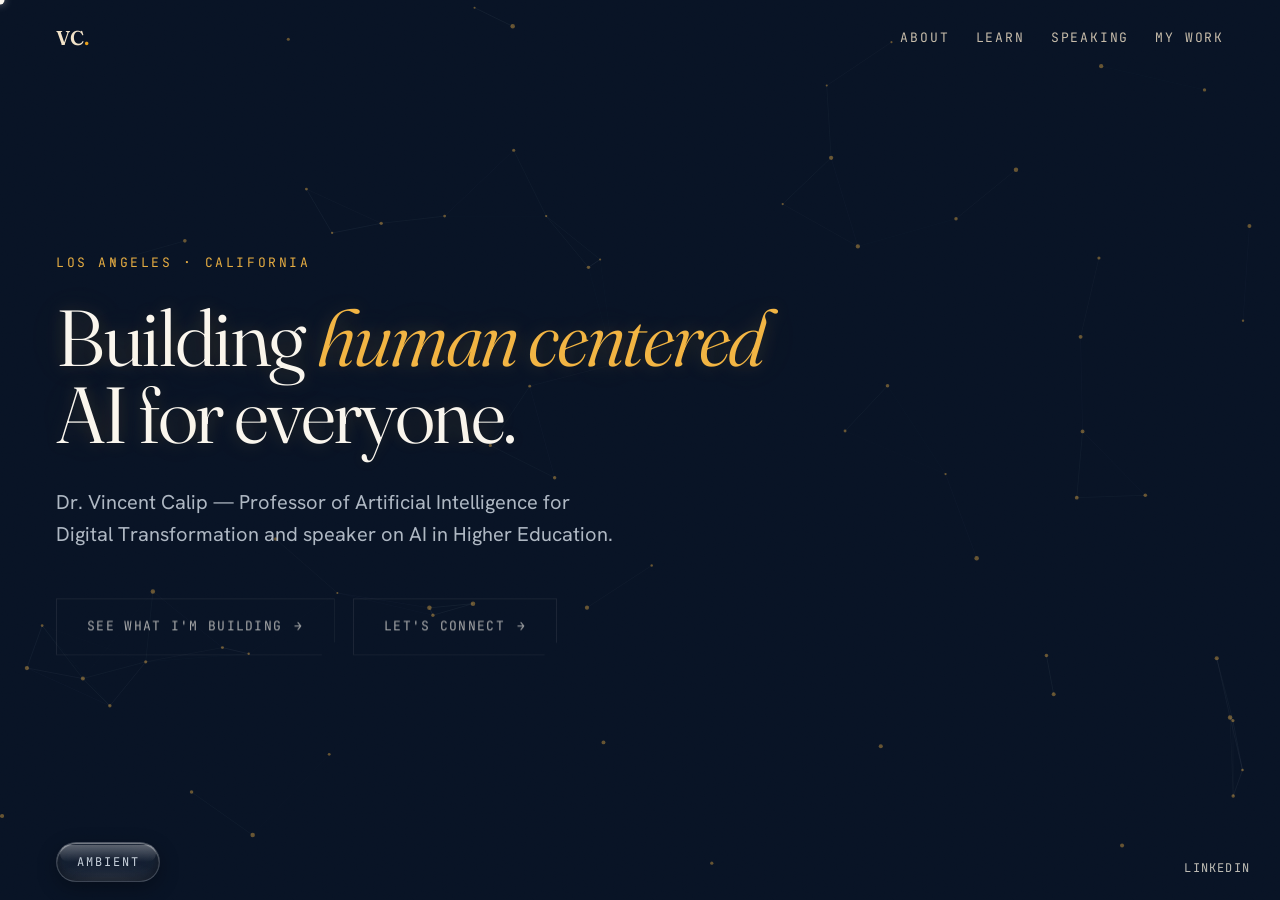
==== commit dc6b73a7: "Update index.html" ====
--- a/index.html
+++ b/index.html
@@ -43,7 +43,6 @@
 <footer class="bar bottom">
   <div class="right">
     <a href="https://www.linkedin.com/in/vrcalip" target="_blank" rel="noopener noreferrer" data-cursor>LinkedIn</a>
-    <a href="mailto:vcalip@lbcc.edu" data-cursor>Email</a>
   </div>
 </footer>
 
--- a/assets/style.css
+++ b/assets/style.css
@@ -4,7 +4,7 @@
    ============================================================ */
 
 :root{
-  --ink:#060E1B; --ink-2:#0C1A2E; --cream:#FAF6EE; --cream-dim:#C9D2DC;
+  --ink:#081325; --ink-2:#102A4D; --cream:#FAF6EE; --cream-dim:#C9D2DC;
   --gold:#F2B544; --gold-soft:#FFCD6B; --teal:#27A98B;
   --line:rgba(250,246,238,0.12); --ease:cubic-bezier(.22,1,.36,1);
   --wrap:1100px;
@@ -16,18 +16,19 @@
   background:var(--ink); color:var(--cream);
   font-family:"Hanken Grotesk",sans-serif; line-height:1.6;
   -webkit-font-smoothing:antialiased; cursor:none;
-}
+  transition:background-color 1.8s ease;
+}
+body.ambient-on{background:#050C1C}
 /* landing page locks to one screen; content pages scroll */
 body.landing{height:100vh;overflow:hidden}
 @media (pointer:coarse){ body{cursor:auto} body.landing{overflow-y:auto} }
 
-/* ---- atmosphere ---- */
+/* ---- atmosphere: flat deep navy (no gradient) + faint grain ---- */
 body::before{
   content:"";position:fixed;inset:0;z-index:0;pointer-events:none;
-  background:radial-gradient(135% 115% at 50% 32%, transparent 55%, rgba(2,6,13,.6) 100%);
 }
 body::after{
-  content:"";position:fixed;inset:0;z-index:1;pointer-events:none;opacity:.055;mix-blend-mode:overlay;
+  content:"";position:fixed;inset:0;z-index:1;pointer-events:none;opacity:.05;mix-blend-mode:overlay;
   background-image:url("data:image/svg+xml,%3Csvg xmlns='http://www.w3.org/2000/svg' width='120' height='120'%3E%3Cfilter id='n'%3E%3CfeTurbulence type='fractalNoise' baseFrequency='.9' numOctaves='2'/%3E%3C/filter%3E%3Crect width='100%25' height='100%25' filter='url(%23n)'/%3E%3C/svg%3E");
 }
 
@@ -47,7 +48,13 @@
 .bar{position:fixed;left:0;width:100%;display:flex;justify-content:space-between;align-items:center;
      padding:22px clamp(20px,5vw,56px);mix-blend-mode:difference;z-index:5}
 .bar.top{top:0}
-.bar.bottom{bottom:0;justify-content:flex-end;font-family:"JetBrains Mono",monospace;font-size:12px;letter-spacing:.1em;text-transform:uppercase;color:var(--cream-dim)}
+/* subpages: solid-ish backdrop so the nav never blends into content text.
+   landing keeps the transparent difference-blend look. */
+body:not(.landing) .bar.top{mix-blend-mode:normal;
+  background:rgba(8,19,37,.78);
+  backdrop-filter:blur(12px) saturate(130%);-webkit-backdrop-filter:blur(12px) saturate(130%);
+  border-bottom:1px solid var(--line)}
+.bar.bottom{bottom:0;justify-content:flex-end;padding-right:clamp(14px,2.5vw,30px);font-family:"JetBrains Mono",monospace;font-size:12px;letter-spacing:.1em;text-transform:uppercase;color:var(--cream-dim)}
 .brand{font-family:"Fraunces";font-weight:600;font-size:20px;letter-spacing:-.01em;color:var(--cream);text-decoration:none}
 .brand span{color:var(--gold)}
 .navlinks{display:flex;gap:26px;font-family:"JetBrains Mono",monospace;font-size:13px;text-transform:uppercase;letter-spacing:.14em}
@@ -57,6 +64,34 @@
 .bar.bottom a{color:var(--cream-dim);text-decoration:none;transition:color .2s}
 .bar.bottom a:hover{color:var(--gold)}
 .bar.bottom .right{display:flex;gap:24px}
+.sound-toggle{position:fixed;bottom:18px;left:clamp(20px,5vw,56px);z-index:6;isolation:isolate;
+  display:inline-flex;align-items:center;gap:9px;padding:11px 20px;border-radius:100px;
+  border:1px solid rgba(255,255,255,.16);
+  background:
+    radial-gradient(110% 130% at 50% 118%, rgba(255,255,255,.12), rgba(255,255,255,0) 55%),
+    radial-gradient(120% 120% at 50% 45%, rgba(0,0,0,.22) 0%, rgba(255,255,255,.07) 100%),
+    rgba(250,246,238,.05);
+  backdrop-filter:blur(12px) saturate(135%);-webkit-backdrop-filter:blur(12px) saturate(135%);
+  box-shadow:inset 0 1px 1px rgba(255,255,255,.45), inset 0 -4px 9px rgba(0,0,0,.30), 0 6px 20px rgba(0,0,0,.30);
+  font-family:"JetBrains Mono",monospace;font-size:12px;letter-spacing:.16em;text-transform:uppercase;
+  color:var(--cream-dim);transition:color .25s,border-color .25s,box-shadow .35s}
+.sound-toggle::before{content:"";position:absolute;left:3px;right:3px;top:2px;height:46%;border-radius:100px;
+  background:linear-gradient(rgba(255,255,255,.30), rgba(255,255,255,0));z-index:0;pointer-events:none}
+.sound-toggle>span{position:relative;z-index:1}
+.sound-toggle:hover{color:var(--cream);border-color:rgba(242,181,68,.5)}
+.sound-toggle.playing{color:var(--gold);border-color:rgba(242,181,68,.5);
+  box-shadow:inset 0 1px 1px rgba(255,255,255,.4), inset 0 -4px 9px rgba(0,0,0,.28), 0 0 24px rgba(242,181,68,.25)}
+.sound-toggle .bars{display:none;align-items:flex-end;gap:2px;height:12px}
+.sound-toggle.playing .bars{display:inline-flex}
+.sound-toggle .bars i{width:2px;height:4px;background:currentColor;display:block;border-radius:1px}
+.sound-toggle.playing .bars i{animation:eq .9s ease-in-out infinite}
+.sound-toggle.playing .bars i:nth-child(2){animation-delay:.22s}
+.sound-toggle.playing .bars i:nth-child(3){animation-delay:.45s}
+@keyframes eq{0%,100%{height:4px}50%{height:12px}}
+
+.fly-star{position:fixed;top:0;left:0;z-index:2;pointer-events:none;width:90px;height:2px;border-radius:2px;
+  background:linear-gradient(90deg, rgba(210,225,255,0) 0%, rgba(220,232,255,.5) 70%, #fff 100%);
+  filter:drop-shadow(0 0 6px rgba(255,225,180,.85))}
 @media (max-width:760px){ .navlinks{gap:16px;font-size:11px} .bar.bottom{display:none} }
 
 /* ---- shared type + buttons ---- */
@@ -166,6 +201,36 @@
 .page-cta .big em{font-style:italic;color:var(--gold)}
 .page-cta .cta-row{justify-content:center}
 
+/* ============================================================
+   ABOUT page
+   ============================================================ */
+.about-lede{display:grid;grid-template-columns:0.82fr 1.18fr;gap:clamp(30px,5vw,68px);align-items:center}
+@media (max-width:820px){.about-lede{grid-template-columns:1fr;gap:34px}}
+.portrait{position:relative;border-radius:18px;overflow:hidden;border:1px solid var(--line);
+  box-shadow:0 30px 90px rgba(0,0,0,.45);background:#0e1e33}
+.portrait img{display:block;width:100%;height:auto}
+/* faint navy edges so the light studio photo settles into the dark page */
+.portrait::after{content:"";position:absolute;inset:0;pointer-events:none;
+  box-shadow:inset 0 0 70px rgba(10,22,40,.55);
+  background:linear-gradient(180deg,rgba(10,22,40,.12),rgba(10,22,40,0) 22%,rgba(10,22,40,0) 76%,rgba(10,22,40,.32))}
+@media (max-width:820px){.portrait{max-width:360px;margin:0 auto}}
+
+.prose{max-width:620px}
+.prose p{font-size:clamp(16px,1.7vw,18px);line-height:1.72;color:var(--cream-dim);margin-bottom:1.15em}
+.prose p:last-child{margin-bottom:0}
+.prose strong{color:var(--cream);font-weight:500}
+.prose em{color:var(--gold);font-style:italic}
+
+.movement{max-width:760px;margin:0 auto}
+.movement + .movement{margin-top:clamp(52px,8vh,94px)}
+.movement .sec-head{margin-bottom:24px}
+
+.glance{display:grid;grid-template-columns:repeat(4,1fr);gap:24px;
+  border-top:1px solid var(--line);border-bottom:1px solid var(--line);padding:34px 0}
+@media (max-width:760px){.glance{grid-template-columns:1fr 1fr;gap:26px}}
+.glance .k{font-family:"JetBrains Mono",monospace;font-size:11px;letter-spacing:.14em;text-transform:uppercase;color:var(--gold);margin-bottom:9px}
+.glance .v{font-size:15px;color:var(--cream);line-height:1.45}
+
 /* scroll reveal */
 [data-reveal]{opacity:0;transform:translateY(34px)}
 
